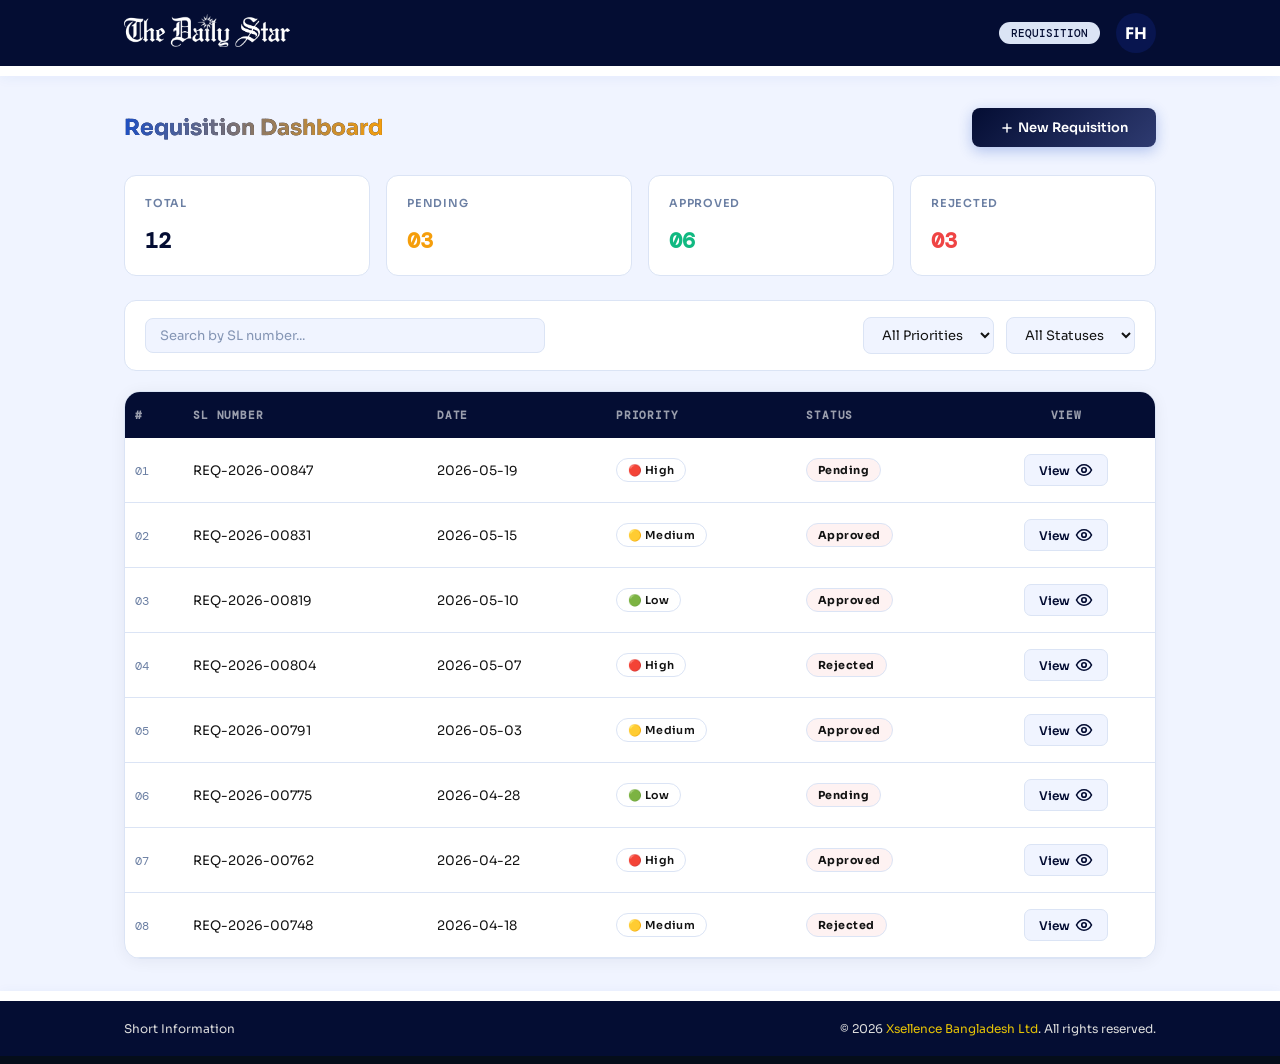
==== dashboard.html @ 8677cbda "dashboard page" ====
<!DOCTYPE html>
<html lang="en">

    <head>
        <meta charset="UTF-8">
        <meta name="viewport" content="width=device-width, initial-scale=1.0">
        <title>Dashboard</title>
        <link
            href="https://fonts.googleapis.com/css2?family=Sora:wght@300;400;600;700&family=DM+Mono:wght@400;500&display=swap"
            rel="stylesheet">
        <link rel="stylesheet" href="style.css">
    </head>

    <body>



        <!--==================  Portal Header Here  ====================-->
        <header class="nav">
            <div class="container">
                <div class="header-wrap">
                    <!-- <div class="nav-logo">THE DAILY STAR</div> -->
                    <div class="logo"><img src="/Daily_Star_logo.png" alt="logo">
                    </div>
                    <div class="nav-right">
                        <span class="nav-badge">REQUISITION</span>


                        <!-- Profile Dropdown Here -->
                        <div class="profile-dropdown">
                            <div class="avater-name">FH</div>

                            <!-- Dropdown -->
                            <div class="profile-menu">
                                <div class="profile-info">
                                    <div class="profile-img">
                                        <img src="https://lh3.googleusercontent.com/a/ACg8ocLiFW0fYS0vL3mAnqt2sQMgamQjc5RYvbjADXkbHQHgW0VXriJi=s192-c-mo"
                                            alt="user">
                                    </div>
                                    <div class="profile-text">
                                        <h4>Fahim Hasan</h4>
                                        <p style="margin-top: 4px;">fahim@email.com</p>
                                    </div>
                                </div>

                                <!-- Logout butotn here -->
                                <a href="#" class="logout-btn">Logout <svg xmlns="http://www.w3.org/2000/svg" width="16"
                                        height="16" viewBox="0 0 24 24" fill="none" stroke="currentColor"
                                        stroke-width="2" stroke-linecap="round" stroke-linejoin="round">

                                        <path d="M9 21H5a2 2 0 0 1-2-2V5a2 2 0 0 1 2-2h4" />
                                        <polyline points="16 17 21 12 16 7" />
                                        <line x1="21" y1="12" x2="9" y2="12" />
                                    </svg>
                                </a>
                            </div>
                        </div>
                    </div>
                </div>
            </div>
        </header>



        <!--====================||  MAIN CONTENT  ||=================-->
        <main class="main">
            <div class="container">
                <div class="page-header">
                    <!-- page header here -->
                    <h1 class="page-title"> <span> Requisition Dashboard</span></h1>
                    <div>
                        <a href="index.html" class="new-req-btn btn btn-primary">
                            <svg width="14" height="14" viewBox="0 0 24 24" fill="none" stroke="currentColor"
                                stroke-width="2.5" stroke-linecap="round" stroke-linejoin="round">
                                <line x1="12" y1="5" x2="12" y2="19"></line>
                                <line x1="5" y1="12" x2="19" y2="12"></line>
                            </svg>
                            New Requisition
                        </a>
                    </div>
                </div>

                <div class="summary-bar" id="summaryBar">
                    <div class="summary-item">
                        <div class="summary-label">Total</div>
                        <div class="summary-value">12</div>
                    </div>
                    <div class="summary-item s-pending">
                        <div class="summary-label">Pending</div>
                        <div class="summary-value">03</div>
                    </div>
                    <div class="summary-item s-approved">
                        <div class="summary-label">Approved</div>
                        <div class="summary-value">06</div>
                    </div>
                    <div class="summary-item s-rejected">
                        <div class="summary-label">Rejected</div>
                        <div class="summary-value">03</div>
                    </div>
                </div>

                <!--==================||  User Information Here  ||====================-->
                <!-- <div class="user-card">
                    <div class="user-avatar">
                        <img src="https://lh3.googleusercontent.com/a/ACg8ocLiFW0fYS0vL3mAnqt2sQMgamQjc5RYvbjADXkbHQHgW0VXriJi=s192-c-mo"
                            alt="user">
                    </div>
                    <div class="user-details">
                        <div class="user-field"><label>Full Name</label>
                            <div class="value">Fahim Hossain</div>
                        </div>
                        <div class="user-field"><label>Designation</label>
                            <div class="value">Jr. Developer</div>
                        </div>
                        <div class="user-field"><label>Department</label>
                            <div class="value">Operations</div>
                        </div>
                        <div class="user-field"><label>HR ID</label>
                            <div class="value id">HR-2024-0142</div>
                        </div>
                    </div>
                </div> -->

                <!--==================||   Filter Header Here  ||====================-->
                <div class="filter-bar">
                    <input type="text" id="searchInput" placeholder="Search by SL number...">
                    <div class="filter-right">
                        <select id="priorityFilter">
                            <option value="">All Priorities</option>
                            <option value="High">High</option>
                            <option value="Medium">Medium</option>
                            <option value="Low">Low</option>
                        </select>
                        <select id="statusFilter">
                            <option value="">All Statuses</option>
                            <option value="Pending">Pending</option>
                            <option value="Approved">Approved</option>
                            <option value="Rejected">Rejected</option>
                        </select>
                    </div>
                </div>

                <!--==================||  Requisition History Table  Here  ||====================-->
                <div class="table-card">
                    <table style="width:100%;border-collapse:collapse;">
                        <thead>
                            <tr class="table-header-row">
                                <th>#</th>
                                <th>SL Number</th>
                                <th>Date</th>
                                <th>Priority</th>
                                <th>Status</th>
                                <th style="text-align: center;">View</th>
                            </tr>
                        </thead>
                        <tbody id="tableBody">
                            <tr class="table-row">
                                <td><span
                                        style="font-family:'DM Mono',monospace;font-size:12px;color:var(--muted);">01</span>
                                </td>
                                <td><span class="sl-num">REQ-2026-00847</span></td>
                                <td><span class="req-date">2026-05-19</span></td>
                                <td><span class="badge high">🔴 High</span></td>
                                <td><span class="status-badge pending"> Pending</span></td>
                                <td style="text-align:center;">
                                    <a href="view.html?sl=REQ-2026-00847" class="view-btn">
                                        View
                                         <!-- Eye / View Icon -->
                                        <svg width="18" height="18" viewBox="0 0 24 24" fill="none"
                                            stroke="currentColor" stroke-width="2.2"
                                            stroke-linecap="round" stroke-linejoin="round">

                                            <!-- Eye Shape -->
                                            <path d="M2 12s3.5-7 10-7 10 7 10 7-3.5 7-10 7-10-7-10-7z"/>

                                            <!-- Eye Ball -->
                                            <circle cx="12" cy="12" r="3"/>
                                        </svg>
                                    </a>
                                </td>
                            </tr>

                            <tr class="table-row">
                                <td><span
                                        style="font-family:'DM Mono',monospace;font-size:12px;color:var(--muted);">02</span>
                                </td>
                                <td><span class="sl-num">REQ-2026-00831</span></td>
                                <td><span class="req-date">2026-05-15</span></td>
                                <td><span class="badge medium">🟡 Medium</span></td>
                                <td><span class="status-badge approved">Approved</span></td>
                                <td style="text-align:center;">
                                    <a href="view.html?sl=REQ-2026-00831" class="view-btn">
                                        View
                                        <svg width="18" height="18" viewBox="0 0 24 24" fill="none"
                                            stroke="currentColor" stroke-width="2.2"
                                            stroke-linecap="round" stroke-linejoin="round">

                                            <!-- Eye Shape -->
                                            <path d="M2 12s3.5-7 10-7 10 7 10 7-3.5 7-10 7-10-7-10-7z"/>

                                            <!-- Eye Ball -->
                                            <circle cx="12" cy="12" r="3"/>
                                        </svg>
                                    </a>
                                </td>
                            </tr>

                            <tr class="table-row">
                                <td><span
                                        style="font-family:'DM Mono',monospace;font-size:12px;color:var(--muted);">03</span>
                                </td>
                                <td><span class="sl-num">REQ-2026-00819</span></td>
                                <td><span class="req-date">2026-05-10</span></td>
                                <td><span class="badge low">🟢 Low</span></td>
                                <td><span class="status-badge approved"> Approved</span></td>
                                <td style="text-align:center;">
                                    <a href="view.html?sl=REQ-2026-00819" class="view-btn">
                                        View
                                        <svg width="18" height="18" viewBox="0 0 24 24" fill="none"
                                            stroke="currentColor" stroke-width="2.2"
                                            stroke-linecap="round" stroke-linejoin="round">

                                            <!-- Eye Shape -->
                                            <path d="M2 12s3.5-7 10-7 10 7 10 7-3.5 7-10 7-10-7-10-7z"/>

                                            <!-- Eye Ball -->
                                            <circle cx="12" cy="12" r="3"/>
                                        </svg>
                                    </a>
                                </td>
                            </tr>

                            <tr class="table-row">
                                <td><span
                                        style="font-family:'DM Mono',monospace;font-size:12px;color:var(--muted);">04</span>
                                </td>
                                <td><span class="sl-num">REQ-2026-00804</span></td>
                                <td><span class="req-date">2026-05-07</span></td>
                                <td><span class="badge high">🔴 High</span></td>
                                <td><span class="status-badge rejected"> Rejected</span></td>
                                <td style="text-align:center;">
                                    <a href="view.html?sl=REQ-2026-00804" class="view-btn">
                                        View
                                        <svg width="18" height="18" viewBox="0 0 24 24" fill="none"
                                            stroke="currentColor" stroke-width="2.2"
                                            stroke-linecap="round" stroke-linejoin="round">

                                            <!-- Eye Shape -->
                                            <path d="M2 12s3.5-7 10-7 10 7 10 7-3.5 7-10 7-10-7-10-7z"/>

                                            <!-- Eye Ball -->
                                            <circle cx="12" cy="12" r="3"/>
                                        </svg>
                                    </a>
                                </td>
                            </tr>

                            <tr class="table-row">
                                <td><span
                                        style="font-family:'DM Mono',monospace;font-size:12px;color:var(--muted);">05</span>
                                </td>
                                <td><span class="sl-num">REQ-2026-00791</span></td>
                                <td><span class="req-date">2026-05-03</span></td>
                                <td><span class="badge medium">🟡 Medium</span></td>
                                <td><span class="status-badge approved"> Approved</span></td>
                                <td style="text-align:center;">
                                    <a href="view.html?sl=REQ-2026-00791" class="view-btn">
                                        View
                                        <svg width="18" height="18" viewBox="0 0 24 24" fill="none"
                                            stroke="currentColor" stroke-width="2.2"
                                            stroke-linecap="round" stroke-linejoin="round">

                                            <!-- Eye Shape -->
                                            <path d="M2 12s3.5-7 10-7 10 7 10 7-3.5 7-10 7-10-7-10-7z"/>

                                            <!-- Eye Ball -->
                                            <circle cx="12" cy="12" r="3"/>
                                        </svg>
                                    </a>
                                </td>
                            </tr>

                            <tr class="table-row">
                                <td><span
                                        style="font-family:'DM Mono',monospace;font-size:12px;color:var(--muted);">06</span>
                                </td>
                                <td><span class="sl-num">REQ-2026-00775</span></td>
                                <td><span class="req-date">2026-04-28</span></td>
                                <td><span class="badge low">🟢 Low</span></td>
                                <td><span class="status-badge pending"> Pending</span></td>
                                <td style="text-align:center;">
                                    <a href="view.html?sl=REQ-2026-00775" class="view-btn">
                                        View
                                        <svg width="18" height="18" viewBox="0 0 24 24" fill="none"
                                            stroke="currentColor" stroke-width="2.2"
                                            stroke-linecap="round" stroke-linejoin="round">

                                            <!-- Eye Shape -->
                                            <path d="M2 12s3.5-7 10-7 10 7 10 7-3.5 7-10 7-10-7-10-7z"/>

                                            <!-- Eye Ball -->
                                            <circle cx="12" cy="12" r="3"/>
                                        </svg>
                                    </a>
                                </td>
                            </tr>

                            <tr class="table-row">
                                <td><span
                                        style="font-family:'DM Mono',monospace;font-size:12px;color:var(--muted);">07</span>
                                </td>
                                <td><span class="sl-num">REQ-2026-00762</span></td>
                                <td><span class="req-date">2026-04-22</span></td>
                                <td><span class="badge high">🔴 High</span></td>
                                <td><span class="status-badge approved"> Approved</span></td>
                                <td style="text-align:center;">
                                    <a href="view.html?sl=REQ-2026-00762" class="view-btn">
                                        View
                                        <svg width="18" height="18" viewBox="0 0 24 24" fill="none"
                                            stroke="currentColor" stroke-width="2.2"
                                            stroke-linecap="round" stroke-linejoin="round">

                                            <!-- Eye Shape -->
                                            <path d="M2 12s3.5-7 10-7 10 7 10 7-3.5 7-10 7-10-7-10-7z"/>

                                            <!-- Eye Ball -->
                                            <circle cx="12" cy="12" r="3"/>
                                        </svg>
                                    </a>
                                </td>
                            </tr>

                            <tr class="table-row">
                                <td><span
                                        style="font-family:'DM Mono',monospace;font-size:12px;color:var(--muted);">08</span>
                                </td>
                                <td><span class="sl-num">REQ-2026-00748</span></td>
                                <td><span class="req-date">2026-04-18</span></td>
                                <td><span class="badge medium">🟡 Medium</span></td>
                                <td><span class="status-badge rejected"> Rejected</span></td>
                                <td style="text-align:center;">
                                    <a href="view.html?sl=REQ-2026-00748" class="view-btn">
                                        View
                                        <svg width="18" height="18" viewBox="0 0 24 24" fill="none"
                                            stroke="currentColor" stroke-width="2.2"
                                            stroke-linecap="round" stroke-linejoin="round">

                                            <!-- Eye Shape -->
                                            <path d="M2 12s3.5-7 10-7 10 7 10 7-3.5 7-10 7-10-7-10-7z"/>

                                            <!-- Eye Ball -->
                                            <circle cx="12" cy="12" r="3"/>
                                        </svg>
                                    </a>
                                </td>
                            </tr>
                        </tbody>
                    </table>
                </div>

            </div>
        </main>


        <!--=================|| Footer Here ||==================-->
        <footer>
            <div class="container">
                <div class="footer-wrap" style="display: flex;justify-content: space-between;">
                    <p class="short-desc">Short Information</p>
                    <p class="copy-right">&copy; 2026 <a href="https://www.xsellencebdltd.com/">Xsellence Bangladesh
                            Ltd</a>. All rights
                        reserved.</p>
                </div>
            </div>
        </footer>



        <!--============ Toast Notification Container ===============-->
        <div class="toast-notification" id="toastContainer">
            <!-- for success sms -->
            <!-- <div class="toast success">
                <div class="toast-icon">✔</div>
                <div class="toast-content">
                    <div class="toast-title">Task Added Successfully</div>
                    <div class="toast-message">Thank you so much</div>
                </div>
                <button class="toast-close">&times;</button>
            </div> -->

            <!-- for error sms -->
            <!-- <div class="toast error">
                <div class="toast-icon">✘</div>
                <div class="toast-content">
                    <div class="toast-title">Faild</div>
                    <div class="toast-message">Please Enter name and quantity</div>
                </div>
                <button class="toast-close">&times;</button>
            </div> -->
        </div>



        <!-- <script src="app.js"></script> -->
    </body>

</html>
---- style.css ----
:root {
    /* --color-secondary:#131313; */
    --text-primary:#131313;
    --navy: #040D33;
    --blue: #040D33;
    --sky: #091755d6;
    --accent: #f59e0b;
    --light: #f0f4ff;
    --card: #ffffff;
    --border: #dbe4f5;
    --text: #131313;
    --muted: #6b7fa3;
    --success: #10b981;
    --error: #ef4444;
    --high: #ef4444;
    --med: #f59e0b;
    --low: #10b981;
}

* {
    margin: 0;
    padding: 0;
    box-sizing: border-box;
}

.container {
    max-width: 1080px;
    margin: 0 auto;
    width: 100%;
    padding: 0 24px;
}

body {
    font-family: 'Sora', sans-serif;
    background: var(--light);
    color: var(--text);
    min-height: 100vh;
    display: flex;
    flex-direction: column;
}

/* Custom scrollbar for body */
body::-webkit-scrollbar {
    width: 12px;
    height: 12px;
}

body::-webkit-scrollbar-track {
    background: var(--card);
    box-shadow: 0 2px 12px rgba(30, 79, 194, .06);
    border-left: 1px solid var(--border);
}

body::-webkit-scrollbar-thumb {
    background: var(--text);
}

body::-webkit-scrollbar-thumb:hover {
    background: var(--navy);
}


header {
    border-bottom: 10px solid white;
    box-shadow: 0 2px 12px rgba(30, 79, 194, .06);
    background-color: white;
    background-color: var(--navy);
}

header .logo img{
    width: 166px;
}

.header-wrap {
    display: flex;
    align-items: center;
    justify-content: space-between;
    height: 66px;
    width: 100%;
}

header .nav-logo {
    color: #fff;
    font-size: 18px;
    font-weight: 700;
    letter-spacing: 1px;
}

header .nav-right {
    display: flex;
    align-items: center;
    gap: 16px;
}

header .nav-badge {
    background: var(--border);
    color: var(--navy);
    font-size: 11px;
    padding: 4px 12px;
    border-radius: 20px;
    font-family: 'DM Mono', monospace;
    font-weight: 500;
}

header .avater-name {
    width: 40px;
    height: 40px;
    border-radius: 50%;
    background: var(--sky);
    display: flex;
    align-items: center;
    justify-content: center;
    font-weight: 700;
    color: white;
}

/* MAIN */
.main {
    padding: 32px 0;
    overflow-y: auto;
}

.page-header {
    display: flex;
    align-items: center;
    justify-content: space-between;
    margin-bottom: 28px;
}


/*============== Page Title  ============= */
.page-title {
    font-size: 22px;
    font-weight: 700;
    position: relative;
    display: inline-block;
    background: linear-gradient(90deg, #1a2744, #030924, #051149, #1e4fc2, #1a2744);
    background-size: 200% auto;
    -webkit-background-clip: text;
    background-clip: text;
    color: transparent;
    animation: shine 2.5s linear infinite;
}

.page-title span {
    background: linear-gradient(90deg, #1e4fc2, #f59e0b, #1e4fc2);
    background-size: 200% auto;
    -webkit-background-clip: text;
    background-clip: text;
    color: transparent;
    animation: shine 2.5s linear infinite;
}



@keyframes shine {
    0% {
        background-position: 0% center;
    }

    100% {
        background-position: 200% center;
    }
}
.profile-dropdown {
    position: relative;
    cursor: pointer;
}

/* Avatar */
.avater-name {
    width: 40px;
    height: 40px;
    background: var(--primary);
    color: #fff;
    display: flex;
    align-items: center;
    justify-content: center;
    border-radius: 50%;
    font-weight: 600;
}

/* Dropdown box */
.profile-menu {
    position: absolute;
    top: 120%;
    right: 0;
    width: 220px;
    background: #fff;
    border-radius: 10px;
    box-shadow: 0 8px 20px rgba(0,0,0,0.08);
    padding: 15px;
    opacity: 0;
    visibility: hidden;
    transform: translateY(10px);
    transition: .2s ease;
    z-index: 100;
}

/* Show on hover */
.profile-dropdown:hover .profile-menu {
    opacity: 1;
    visibility: visible;
    transform: translateY(0);
}

/* Profile info */
.profile-info {
    display: flex;
    gap: 16px;
    margin-bottom: 10px;
}

.profile-img {
    width: 42px;
    height: 42px;
    background: var(--primary);
    color: #fff;
    display: flex;
    align-items: center;
    justify-content: center;
    border-radius: 50%;
}
.profile-img img{
    width: 100%;
    height: 100%;
    border-radius: 6px;
}

.profile-text h4 {
    font-size: 14px;
    margin: 0;
}

.profile-text p {
    font-size: 12px;
    color: #777;
    margin: 0;
}
/* Logout button */
.logout-btn {
    width: 100%;
    padding: 10px;
    border: none;
    background: var(--light);
    border-radius: 6px;
    cursor: pointer;
    transition: .2s;
    font-weight: 600;
    margin-top: 12px;
    display: flex;
    align-items: center;
    gap: 12px;
    justify-content: center;
    font-size: 13px;
    color: var(--text-primary) !important;
}

.logout-btn:hover {
    background: var(--border);
}


/*================= USER INFO CARD ===============*/
.user-card {
    background: var(--card);
    border-radius: 14px;
    padding: 24px;
    margin-bottom: 24px;
    border: 1px solid var(--sky);
    display: flex;
    align-items: center;
    gap: 24px;
    box-shadow: 0 2px 12px rgba(30, 79, 194, .06);
}

.user-avatar {
    width: 68px;
    height: 72px;
    display: flex;
    align-items: center;
    justify-content: center;
    flex-shrink: 0;
    font-size: 12px;
    border-radius: 8px;
    border: 4px solid var(--border);
}

.user-avatar img {
    width: 100%;
    height: 100%;
    border-radius: 6px;
}

.user-details {
    flex: 1;
    display: grid;
    grid-template-columns: repeat(4, 1fr);
    gap: 16px;
}

.user-field:not(:last-child) {
    border-right: 1.5px solid var(--border);
}

.user-field label {
    font-size: 12px;
    color: var(--muted);
    text-transform: uppercase;
    letter-spacing: 1px;
    display: block;
    margin-bottom: 4px;
}

.user-field .value {
    font-size: 15px;
    font-weight: 600;
    color: var(--text);
    margin-top: 8px;
}

.user-field .value.id {
    font-family: 'DM Mono', monospace;
    color: var(--blue);
}

/*===============  FORM CARD  ===============*/
.form-card {
    background: var(--card);
    border-radius: 14px;
    padding: 28px;
    border: 1px solid var(--sky);
    box-shadow: 0 2px 12px rgba(30, 79, 194, .06);
}

.form-top {
    display: grid;
    grid-template-columns: 1fr 1fr 1fr;
    gap: 20px;
    margin-bottom: 24px;
    padding-bottom: 24px;
    border-bottom: 1px solid var(--border);
}

.field-group {
    display: flex;
    flex-direction: column;
    gap: 6px;
}

.field-group label {
    font-size: 11px;
    font-weight: 600;
    color: var(--muted);
    text-transform: uppercase;
    letter-spacing: .8px;
}

.field-group input,
.field-group select,
.field-group textarea {
    border: 1.5px solid var(--border);
    border-radius: 8px;
    padding: 10px 14px;
    font-family: 'Sora', sans-serif;
    font-size: 13px;
    color: var(--text);
    background: #fafcff;
    outline: none;
    transition: .2s;
}

.field-group input:focus,
.field-group select:focus,
.field-group textarea:focus {
    border-color: var(--sky);
    background: #fff;
    box-shadow: 0 0 0 3px rgba(59, 130, 246, .1);
}

input::placeholder,
textarea::placeholder {
    color: var(--muted) !important;
    opacity: .8;
}

.field-group input[readonly] {
    background: var(--light);
    color: var(--blue);
    font-family: 'DM Mono', monospace;
    font-weight: 500;
}

/*============= PRIORITY ==========*/
.priority-group {
    display: flex;
    gap: 10px;
}
.priority-btn {
    flex: 1;
    padding: 9px;
    border: 1.5px solid var(--primary);
    border-radius: 8px;
    cursor: pointer;
    font-family: 'Sora', sans-serif;
    font-size: 12px;
    font-weight: 600;
    text-align: center;
    transition: .2s;
    background: #fafcff;
    color: var(--navy);
    border: 1px solid var(--border);
}

/* hover + active same for all */
.priority-btn:hover,
.priority-btn.active {
    background: var(--navy);
    color: #fff;
}

/* PRODUCT TABLE */
.section-title {
    font-size: 14px;
    font-weight: 700;
    margin-bottom: 16px;
    color: var(--text);
    display: flex;
    align-items: center;
    gap: 8px;
}


/*============== Product Table ============*/
.product-table {
    width: 100%;
    border-collapse: collapse;
}

.product-table th {
    background: var(--light);
    font-size: 11px;
    text-transform: uppercase;
    letter-spacing: .8px;
    color: var(--muted);
    padding: 10px 14px;
    text-align: left;
    font-weight: 600;
}

.product-table td {
    padding: 10px 14px;
    border-bottom: 1px solid var(--border);
}

.product-table tr:last-child td {
    border-bottom: none;
}

.product-table select,
.product-table input {
    border: 1.5px solid var(--border);
    border-radius: 6px;
    padding: 7px 10px;
    font-family: 'Sora', sans-serif;
    font-size: 12px;
    color: var(--text);
    width: 100%;
    outline: none;
    transition: .2s;
    background: #fafcff;
}

.product-table select:focus,
.product-table input:focus {
    border-color: var(--sky);
    background: #fff;
}

.add-row-btn {
    margin-top: 14px;
    background: none;
    border: 1.5px dashed var(--blue);
    color: var(--blue);
    padding: 8px 20px;
    border-radius: 8px;
    font-family: 'Sora', sans-serif;
    font-size: 12px;
    font-weight: 600;
    cursor: pointer;
    transition: .2s;
}

.add-row-btn:hover {
    background: var(--blue);
    color: #fff;
}

/* FOOTER ACTIONS */
.form-actions {
    display: flex;
    gap: 12px;
    justify-content: flex-end;
    margin-top: 24px;
    padding-top: 20px;
    border-top: 1px solid var(--border);
}

.btn {
    padding: 11px 28px;
    border-radius: 8px;
    font-family: 'Sora', sans-serif;
    font-size: 13px;
    font-weight: 600;
    cursor: pointer;
    transition: .2s;
    border: none;
    display: flex;
    align-items: center;
    gap: 4px;
}

.btn-outline {
    background: none;
    border: 1.5px solid var(--border);
    color: var(--muted);
}

.btn-outline:hover {
    border-color: var(--blue);
    color: var(--blue);
}

.btn-primary {
    background: linear-gradient(135deg, var(--blue), var(--sky));
    /* background: var(--navy); */
    color: #fff;
    box-shadow: 0 4px 14px rgba(30, 79, 194, .3);
}

.btn-primary:hover {
    transform: translateY(-1px);
    box-shadow: 0 6px 20px rgba(30, 79, 194, .4);
}

/* For submit button  */
.btn-primary:hover svg {
    animation: slideRotate 0.8s ease infinite;
}

.btn-primary svg {
    /* transform: rotate(40deg); */
    transition: 2.1s ease;
}

@keyframes slideRotate {
    0% {
        transform: translateX(0) rotate(40deg);
    }

    50% {
        transform: translateX(8px) rotate(40deg);
    }

    100% {
        transform: translateX(0) rotate(40deg);
    }
}

.sl-badge {
    /* background: var(--navy); */
    font-family: 'DM Mono', monospace;
    font-size: 13px;
    font-weight: 500;
    padding: 10px 14px;
    border-radius: 8px;
    border: 1.5px solid var(--border);
    background: var(--light);
}

/*===========  Toast Style Here  ========= */
.toast-notification {
    position: fixed;
    top: 80px;
    right: 20px;
    z-index: 12;
    animation: slideIn 0.3s ease;
}

.toast {
    background: white;
    border-radius: 12px;
    padding: 16px 20px;
    margin-bottom: 12px;
    box-shadow: 0 10px 40px rgba(0, 0, 0, 0.12);
    display: flex;
    align-items: center;
    gap: 12px;
    min-width: 320px;
    max-width: 400px;
    border-left: 6px solid;
    border-right: 6px solid;
    animation: slideIn 0.3s ease;
}

.toast.success {
    border-color: var(--success);
}

.toast.error {
    border-color: var(--error);
}

.toast-icon {
    font-size: 22px;
    color: var(--error);
}

.toast.toast.success .toast-icon {
    color: var(--success);
}

.toast-content {
    flex: 1;
}

.toast-title {
    font-weight: 700;
    font-size: 14px;
    margin-bottom: 4px;
}

.toast-message {
    font-size: 12px;
    color: var(--muted);
}

.toast-close {
    background: none;
    border: none;
    font-size: 18px;
    cursor: pointer;
    color: var(--muted);
    padding: 0 4px;
}

.toast-close:hover {
    color: var(--text);
}

@keyframes slideIn {
    from {
        transform: translateX(100%);
        opacity: 0;
    }

    to {
        transform: translateX(0);
        opacity: 1;
    }
}

@keyframes fadeOut {
    from {
        opacity: 1;
    }

    to {
        opacity: 0;
    }
}

/* Basic footer styling */
footer {
    background-color: var(--navy);
    color: #ffffff;
    padding: 20px 0;
    text-align: center;
    width: 100%;
    margin-top: auto;
    border-bottom: 8px solid #060e1afb;
    border-top: 8px solid #091222fb;
}

footer {
    border-top: 10px solid white;
    box-shadow: 0 2px 12px rgba(30, 79, 194, .06);
}

a {
    text-decoration: none;
    font-family: inherit;
}

.footer-wrap p {
    margin: 0;
    font-size: 12px;
    color: #ddd;
}

.footer-wrap p a {
    color: gold;
    opacity: .9;
    font-size: 12px;
}

.footer-wrap p:hover {
    color: #ffffff;
    transition: color 0.3s ease;
}



/* History Page  */
.summary-bar {
    display: grid;
    grid-template-columns: repeat(4,1fr);
    gap: 16px;
    margin: 24px 0;
}

.summary-item {
    background: var(--card);
    border: 1px solid var(--border);
    border-radius: 12px;
    padding: 20px 20px;
    flex: 1;
    min-width: 130px;
    display: flex;
    flex-direction: column;
    gap: 4px;
    /* box-shadow: 0 2px 10px rgba(0,0,0,0.085); */
}
.summary-value {
    font-size: 22px;
    font-weight: 700;
    color: var(--navy);
    font-family: 'DM Mono', monospace;
    margin-top: 12px;
}
.summary-label {
    font-size: 11px;
    font-weight: 600;
    color: var(--muted);
    text-transform: uppercase;
    letter-spacing: .07em;
}
.summary-item.s-pending .summary-value {
    color:var(--accent) ;
}
.summary-item.s-approved .summary-value {
    color: var(--success);
}
.summary-item.s-rejected .summary-value {
    color: var(--error);
}


/* Filter Header */
.filter-bar {
    background: var(--card);
    border: 1px solid var(--border);
    border-radius: 12px;
    padding: 16px 20px;
    display: flex;
    align-items: center;
    justify-content: space-between;
    gap: 14px;
    margin-bottom: 20px;
    flex-wrap: wrap;
}
.filter-bar input[type="text"] {
    flex: 1;
    min-width: 180px;
    max-width: 400px;
    border: 1px solid var(--border);
    border-radius: 8px;
    padding: 8px 14px;
    font-family: 'Sora', sans-serif;
    font-size: 13px;
    color: var(--text);
    background: var(--light);
    outline: none;
    transition: border .2s;
}
.filter-bar select {
    border: 1px solid var(--border);
    border-radius: 8px;
    padding: 8px 14px;
    font-family: 'Sora', sans-serif;
    font-size: 13px;
    color: var(--text);
    background: var(--light);
    outline: none;
    cursor: pointer;
}

.filter-bar .filter-right{
    display: flex;
    align-items: center;
    gap: 12px;
}


.table-card {
    background: var(--card);
    border: 1px solid var(--border);
    border-radius: 16px;
    overflow: hidden;
    box-shadow: 0 2px 16px rgba(4,13,51,0.06);
}
table{border-collapse: collapse;}
.table-header-row {
    background: var(--navy);
    align-items: center;
    padding: 0 20px;
}
.table-header-row th {
    padding: 16px 10px;
    font-size: 11px;
    font-weight: 600;
    letter-spacing: .08em;
    text-transform: uppercase;
    color: rgba(255,255,255,0.6);
    font-family: 'DM Mono', monospace;
    text-align: left;
    border: none;
    background: none;
}
.table-row td {
    padding: 16px 10px;
    font-size: 13px;
    color: var(--text);
    border: none;
}
tbody .table-row {
    border-bottom: 1px solid var(--border);
    cursor: default;
}
.table-card .badge {
    display: inline-flex;
    align-items: center;
    gap: 5px;
    padding: 4px 11px;
    border-radius: 20px;
    font-size: 11px;
    font-weight: 600;
    letter-spacing: .04em;
    border: 1px solid var(--border);
}
.table-card .status-badge {
    display: inline-flex;
    align-items: center;
    gap: 5px;
    padding: 4px 11px;
    border-radius: 20px;
    font-size: 11px;
    font-weight: 700;
    letter-spacing: .04em;
    /* font-family: 'DM Mono', monospace; */
     background: #fef2f2;
    border: 1px solid var(--border);
}

.table-card .view-btn {
    display: inline-flex;
    align-items: center;
    justify-content: center;
    gap: 5px;
    background: var(--light);
    border: 1px solid var(--border);
    color: var(--navy);
    padding: 6px 14px;
    border-radius: 7px;
    font-size: 12px;
    font-weight: 600;
    text-decoration: none;
    transition: all .18s;
    font-family: 'Sora', sans-serif;
}
.table-card .view-btn:hover{
    background: var(--navy);
    color: var(--card);
}


/*================|| For Mobile Responsive  ||==================*/
@media(max-width:767px) {
    .page-title {
        font-size: 18px;
        font-weight: 700;
    }

    .container {
        padding: 0 16px;
    }

    .user-details {
        grid-template-columns: repeat(2, 1fr);
    }

    .user-card {
        padding: 16px;
        gap: 20px;
    }

    .user-field .value {
        font-size: 12px;
    }

    .form-top {
        grid-template-columns: 1fr;
    }

    .form-card {
        padding: 16px;
    }

    .sl-badge {
        font-size: 12px;
    }

    .field-group input[readonly] {
        font-size: 12px;
    }

    .priority-btn {
        padding: 8px;
        font-size: 10px;
    }

    .product-table {
        display: block;
        overflow-x: auto;
        white-space: nowrap;
        -webkit-overflow-scrolling: touch;
    }

    .product-table thead {
        display: table-header-group;
    }

    .product-table tbody {
        display: table-row-group;
    }

    .product-table tr {
        display: table-row;
    }

    .product-table th,
    .product-table td {
        display: table-cell;
        white-space: nowrap;
    }

    .product-table th {
        min-width: 60px;
    }

    .product-table select,
    .product-table input {
        border: 1.5px solid var(--border);
        border-radius: 6px;
        padding: 7px 10px;
        font-family: 'Sora', sans-serif;
        font-size: 12px;
        color: var(--text);
        width: 100%;
        outline: none;
        transition: .2s;
        background: #fafcff;
        min-width: 150px;
    }

    /* Override for number input only */
    .product-table input[type="number"] {
        min-width: auto;
        width: 40px;
    }

    .user-field:nth-child(2) {
    border-right: 0;
}
    footer .short-desc {
        display: none;
    }

    footer .copy-right {
        text-align: center;
        width: 100%;
    }

    .toast-notification {
        top: 68px;
        right: 16px;
    }

    .toast {
        padding: 16px 16px;
        margin-bottom: 12px;
        box-shadow: 0 10px 40px rgba(0, 0, 0, 0.12);
        display: flex;
        align-items: center;
        gap: 12px;
        min-width: 320px;
        max-width: 320px;
    }
}
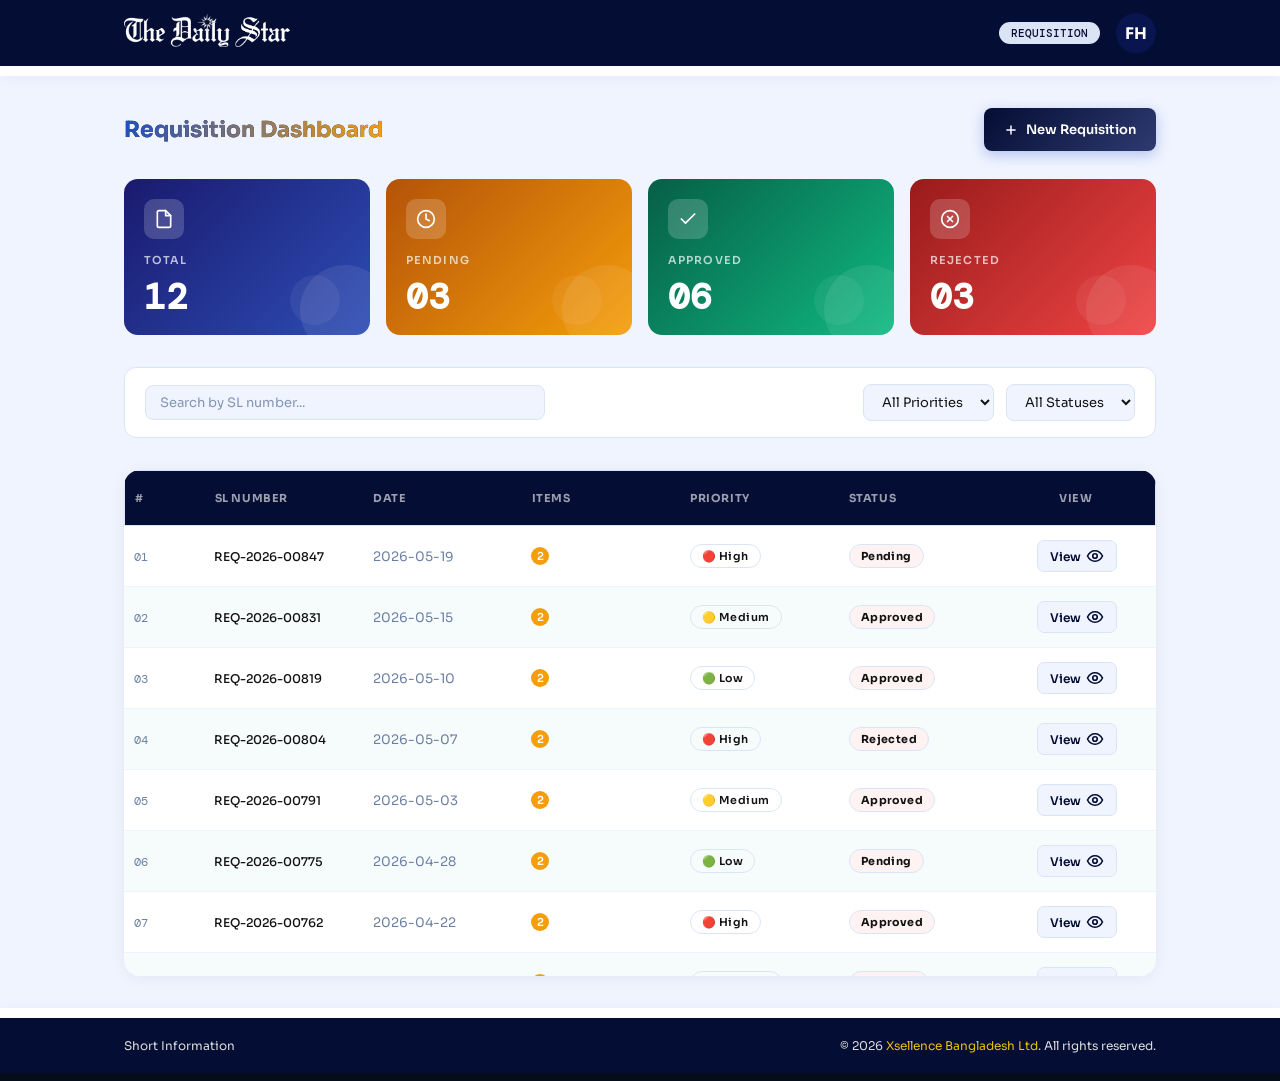
==== commit 2a9cefd0: "details page added" ====
--- a/dashboard.html
+++ b/dashboard.html
@@ -80,22 +80,46 @@
                     </div>
                 </div>
 
-                <div class="summary-bar" id="summaryBar">
-                    <div class="summary-item">
-                        <div class="summary-label">Total</div>
-                        <div class="summary-value">12</div>
-                    </div>
-                    <div class="summary-item s-pending">
-                        <div class="summary-label">Pending</div>
-                        <div class="summary-value">03</div>
-                    </div>
-                    <div class="summary-item s-approved">
-                        <div class="summary-label">Approved</div>
-                        <div class="summary-value">06</div>
-                    </div>
-                    <div class="summary-item s-rejected">
-                        <div class="summary-label">Rejected</div>
-                        <div class="summary-value">03</div>
+                <div class="summary-grid" id="summaryGrid">
+                    <div class="s-card total">
+                        <div class="s-icon"><svg width="20" height="20" viewBox="0 0 24 24" fill="none" stroke="white"
+                                stroke-width="2" stroke-linecap="round" stroke-linejoin="round">
+                                <path d="M14 2H6a2 2 0 0 0-2 2v16a2 2 0 0 0 2 2h12a2 2 0 0 0 2-2V8z"></path>
+                                <polyline points="14 2 14 8 20 8"></polyline>
+                            </svg></div>
+                        <div class="s-label">Total</div>
+                        <div class="s-value">12</div>
+                        <div class="s-sub">All requisitions</div>
+                    </div>
+                    <div class="s-card pending">
+                        <div class="s-icon"><svg width="20" height="20" viewBox="0 0 24 24" fill="none" stroke="white"
+                                stroke-width="2" stroke-linecap="round" stroke-linejoin="round">
+                                <circle cx="12" cy="12" r="10"></circle>
+                                <polyline points="12 6 12 12 16 14"></polyline>
+                            </svg></div>
+                        <div class="s-label">Pending</div>
+                        <div class="s-value">03</div>
+                        <div class="s-sub">Awaiting review</div>
+                    </div>
+                    <div class="s-card approved">
+                        <div class="s-icon"><svg width="20" height="20" viewBox="0 0 24 24" fill="none" stroke="white"
+                                stroke-width="2" stroke-linecap="round" stroke-linejoin="round">
+                                <polyline points="20 6 9 17 4 12"></polyline>
+                            </svg></div>
+                        <div class="s-label">Approved</div>
+                        <div class="s-value">06</div>
+                        <div class="s-sub">Ready to dispatch</div>
+                    </div>
+                    <div class="s-card rejected">
+                        <div class="s-icon"><svg width="20" height="20" viewBox="0 0 24 24" fill="none" stroke="white"
+                                stroke-width="2" stroke-linecap="round" stroke-linejoin="round">
+                                <circle cx="12" cy="12" r="10"></circle>
+                                <line x1="15" y1="9" x2="9" y2="15"></line>
+                                <line x1="9" y1="9" x2="15" y2="15"></line>
+                            </svg></div>
+                        <div class="s-label">Rejected</div>
+                        <div class="s-value">03</div>
+                        <div class="s-sub">Not processed</div>
                     </div>
                 </div>
 
@@ -145,9 +169,10 @@
                     <table style="width:100%;border-collapse:collapse;">
                         <thead>
                             <tr class="table-header-row">
-                                <th>#</th>
+                                <th class="sl-th">#</th>
                                 <th>SL Number</th>
                                 <th>Date</th>
+                                <th>Items</th>
                                 <th>Priority</th>
                                 <th>Status</th>
                                 <th style="text-align: center;">View</th>
@@ -155,201 +180,284 @@
                         </thead>
                         <tbody id="tableBody">
                             <tr class="table-row">
-                                <td><span
+                                <td class="sl-th"><span
                                         style="font-family:'DM Mono',monospace;font-size:12px;color:var(--muted);">01</span>
                                 </td>
                                 <td><span class="sl-num">REQ-2026-00847</span></td>
                                 <td><span class="req-date">2026-05-19</span></td>
+                                <td> <span class="items">2</span></td>
                                 <td><span class="badge high">🔴 High</span></td>
                                 <td><span class="status-badge pending"> Pending</span></td>
                                 <td style="text-align:center;">
                                     <a href="view.html?sl=REQ-2026-00847" class="view-btn">
                                         View
-                                         <!-- Eye / View Icon -->
-                                        <svg width="18" height="18" viewBox="0 0 24 24" fill="none"
-                                            stroke="currentColor" stroke-width="2.2"
-                                            stroke-linecap="round" stroke-linejoin="round">
-
-                                            <!-- Eye Shape -->
-                                            <path d="M2 12s3.5-7 10-7 10 7 10 7-3.5 7-10 7-10-7-10-7z"/>
-
-                                            <!-- Eye Ball -->
-                                            <circle cx="12" cy="12" r="3"/>
-                                        </svg>
-                                    </a>
-                                </td>
-                            </tr>
-
-                            <tr class="table-row">
-                                <td><span
+                                        <!-- Eye / View Icon -->
+                                        <svg width="18" height="18" viewBox="0 0 24 24" fill="none"
+                                            stroke="currentColor" stroke-width="2.2" stroke-linecap="round"
+                                            stroke-linejoin="round">
+
+                                            <!-- Eye Shape -->
+                                            <path d="M2 12s3.5-7 10-7 10 7 10 7-3.5 7-10 7-10-7-10-7z" />
+
+                                            <!-- Eye Ball -->
+                                            <circle cx="12" cy="12" r="3" />
+                                        </svg>
+                                    </a>
+                                </td>
+                            </tr>
+
+                            <tr class="table-row">
+                                <td class="sl-th"><span
                                         style="font-family:'DM Mono',monospace;font-size:12px;color:var(--muted);">02</span>
                                 </td>
                                 <td><span class="sl-num">REQ-2026-00831</span></td>
                                 <td><span class="req-date">2026-05-15</span></td>
+                                <td> <span class="items">2</span></td>
                                 <td><span class="badge medium">🟡 Medium</span></td>
                                 <td><span class="status-badge approved">Approved</span></td>
                                 <td style="text-align:center;">
                                     <a href="view.html?sl=REQ-2026-00831" class="view-btn">
                                         View
                                         <svg width="18" height="18" viewBox="0 0 24 24" fill="none"
-                                            stroke="currentColor" stroke-width="2.2"
-                                            stroke-linecap="round" stroke-linejoin="round">
-
-                                            <!-- Eye Shape -->
-                                            <path d="M2 12s3.5-7 10-7 10 7 10 7-3.5 7-10 7-10-7-10-7z"/>
-
-                                            <!-- Eye Ball -->
-                                            <circle cx="12" cy="12" r="3"/>
-                                        </svg>
-                                    </a>
-                                </td>
-                            </tr>
-
-                            <tr class="table-row">
-                                <td><span
+                                            stroke="currentColor" stroke-width="2.2" stroke-linecap="round"
+                                            stroke-linejoin="round">
+
+                                            <!-- Eye Shape -->
+                                            <path d="M2 12s3.5-7 10-7 10 7 10 7-3.5 7-10 7-10-7-10-7z" />
+
+                                            <!-- Eye Ball -->
+                                            <circle cx="12" cy="12" r="3" />
+                                        </svg>
+                                    </a>
+                                </td>
+                            </tr>
+
+                            <tr class="table-row">
+                                <td class="sl-th"><span
                                         style="font-family:'DM Mono',monospace;font-size:12px;color:var(--muted);">03</span>
                                 </td>
                                 <td><span class="sl-num">REQ-2026-00819</span></td>
                                 <td><span class="req-date">2026-05-10</span></td>
+                                <td> <span class="items">2</span></td>
                                 <td><span class="badge low">🟢 Low</span></td>
                                 <td><span class="status-badge approved"> Approved</span></td>
                                 <td style="text-align:center;">
                                     <a href="view.html?sl=REQ-2026-00819" class="view-btn">
                                         View
                                         <svg width="18" height="18" viewBox="0 0 24 24" fill="none"
-                                            stroke="currentColor" stroke-width="2.2"
-                                            stroke-linecap="round" stroke-linejoin="round">
-
-                                            <!-- Eye Shape -->
-                                            <path d="M2 12s3.5-7 10-7 10 7 10 7-3.5 7-10 7-10-7-10-7z"/>
-
-                                            <!-- Eye Ball -->
-                                            <circle cx="12" cy="12" r="3"/>
-                                        </svg>
-                                    </a>
-                                </td>
-                            </tr>
-
-                            <tr class="table-row">
-                                <td><span
+                                            stroke="currentColor" stroke-width="2.2" stroke-linecap="round"
+                                            stroke-linejoin="round">
+
+                                            <!-- Eye Shape -->
+                                            <path d="M2 12s3.5-7 10-7 10 7 10 7-3.5 7-10 7-10-7-10-7z" />
+
+                                            <!-- Eye Ball -->
+                                            <circle cx="12" cy="12" r="3" />
+                                        </svg>
+                                    </a>
+                                </td>
+                            </tr>
+
+                            <tr class="table-row">
+                                <td class="sl-th"><span
                                         style="font-family:'DM Mono',monospace;font-size:12px;color:var(--muted);">04</span>
                                 </td>
                                 <td><span class="sl-num">REQ-2026-00804</span></td>
                                 <td><span class="req-date">2026-05-07</span></td>
+                                <td> <span class="items">2</span></td>
                                 <td><span class="badge high">🔴 High</span></td>
                                 <td><span class="status-badge rejected"> Rejected</span></td>
                                 <td style="text-align:center;">
                                     <a href="view.html?sl=REQ-2026-00804" class="view-btn">
                                         View
                                         <svg width="18" height="18" viewBox="0 0 24 24" fill="none"
-                                            stroke="currentColor" stroke-width="2.2"
-                                            stroke-linecap="round" stroke-linejoin="round">
-
-                                            <!-- Eye Shape -->
-                                            <path d="M2 12s3.5-7 10-7 10 7 10 7-3.5 7-10 7-10-7-10-7z"/>
-
-                                            <!-- Eye Ball -->
-                                            <circle cx="12" cy="12" r="3"/>
-                                        </svg>
-                                    </a>
-                                </td>
-                            </tr>
-
-                            <tr class="table-row">
-                                <td><span
+                                            stroke="currentColor" stroke-width="2.2" stroke-linecap="round"
+                                            stroke-linejoin="round">
+
+                                            <!-- Eye Shape -->
+                                            <path d="M2 12s3.5-7 10-7 10 7 10 7-3.5 7-10 7-10-7-10-7z" />
+
+                                            <!-- Eye Ball -->
+                                            <circle cx="12" cy="12" r="3" />
+                                        </svg>
+                                    </a>
+                                </td>
+                            </tr>
+
+                            <tr class="table-row">
+                                <td class="sl-th"><span
                                         style="font-family:'DM Mono',monospace;font-size:12px;color:var(--muted);">05</span>
                                 </td>
                                 <td><span class="sl-num">REQ-2026-00791</span></td>
                                 <td><span class="req-date">2026-05-03</span></td>
+                                <td> <span class="items">2</span></td>
                                 <td><span class="badge medium">🟡 Medium</span></td>
                                 <td><span class="status-badge approved"> Approved</span></td>
                                 <td style="text-align:center;">
                                     <a href="view.html?sl=REQ-2026-00791" class="view-btn">
                                         View
                                         <svg width="18" height="18" viewBox="0 0 24 24" fill="none"
-                                            stroke="currentColor" stroke-width="2.2"
-                                            stroke-linecap="round" stroke-linejoin="round">
-
-                                            <!-- Eye Shape -->
-                                            <path d="M2 12s3.5-7 10-7 10 7 10 7-3.5 7-10 7-10-7-10-7z"/>
-
-                                            <!-- Eye Ball -->
-                                            <circle cx="12" cy="12" r="3"/>
-                                        </svg>
-                                    </a>
-                                </td>
-                            </tr>
-
-                            <tr class="table-row">
-                                <td><span
+                                            stroke="currentColor" stroke-width="2.2" stroke-linecap="round"
+                                            stroke-linejoin="round">
+
+                                            <!-- Eye Shape -->
+                                            <path d="M2 12s3.5-7 10-7 10 7 10 7-3.5 7-10 7-10-7-10-7z" />
+
+                                            <!-- Eye Ball -->
+                                            <circle cx="12" cy="12" r="3" />
+                                        </svg>
+                                    </a>
+                                </td>
+                            </tr>
+
+                            <tr class="table-row">
+                                <td class="sl-th"><span
                                         style="font-family:'DM Mono',monospace;font-size:12px;color:var(--muted);">06</span>
                                 </td>
                                 <td><span class="sl-num">REQ-2026-00775</span></td>
                                 <td><span class="req-date">2026-04-28</span></td>
+                                <td> <span class="items">2</span></td>
                                 <td><span class="badge low">🟢 Low</span></td>
                                 <td><span class="status-badge pending"> Pending</span></td>
                                 <td style="text-align:center;">
                                     <a href="view.html?sl=REQ-2026-00775" class="view-btn">
                                         View
                                         <svg width="18" height="18" viewBox="0 0 24 24" fill="none"
-                                            stroke="currentColor" stroke-width="2.2"
-                                            stroke-linecap="round" stroke-linejoin="round">
-
-                                            <!-- Eye Shape -->
-                                            <path d="M2 12s3.5-7 10-7 10 7 10 7-3.5 7-10 7-10-7-10-7z"/>
-
-                                            <!-- Eye Ball -->
-                                            <circle cx="12" cy="12" r="3"/>
-                                        </svg>
-                                    </a>
-                                </td>
-                            </tr>
-
-                            <tr class="table-row">
-                                <td><span
+                                            stroke="currentColor" stroke-width="2.2" stroke-linecap="round"
+                                            stroke-linejoin="round">
+
+                                            <!-- Eye Shape -->
+                                            <path d="M2 12s3.5-7 10-7 10 7 10 7-3.5 7-10 7-10-7-10-7z" />
+
+                                            <!-- Eye Ball -->
+                                            <circle cx="12" cy="12" r="3" />
+                                        </svg>
+                                    </a>
+                                </td>
+                            </tr>
+
+                            <tr class="table-row">
+                                <td class="sl-th"><span
                                         style="font-family:'DM Mono',monospace;font-size:12px;color:var(--muted);">07</span>
                                 </td>
                                 <td><span class="sl-num">REQ-2026-00762</span></td>
                                 <td><span class="req-date">2026-04-22</span></td>
+                                <td> <span class="items">2</span></td>
                                 <td><span class="badge high">🔴 High</span></td>
                                 <td><span class="status-badge approved"> Approved</span></td>
                                 <td style="text-align:center;">
                                     <a href="view.html?sl=REQ-2026-00762" class="view-btn">
                                         View
                                         <svg width="18" height="18" viewBox="0 0 24 24" fill="none"
-                                            stroke="currentColor" stroke-width="2.2"
-                                            stroke-linecap="round" stroke-linejoin="round">
-
-                                            <!-- Eye Shape -->
-                                            <path d="M2 12s3.5-7 10-7 10 7 10 7-3.5 7-10 7-10-7-10-7z"/>
-
-                                            <!-- Eye Ball -->
-                                            <circle cx="12" cy="12" r="3"/>
-                                        </svg>
-                                    </a>
-                                </td>
-                            </tr>
-
-                            <tr class="table-row">
-                                <td><span
+                                            stroke="currentColor" stroke-width="2.2" stroke-linecap="round"
+                                            stroke-linejoin="round">
+
+                                            <!-- Eye Shape -->
+                                            <path d="M2 12s3.5-7 10-7 10 7 10 7-3.5 7-10 7-10-7-10-7z" />
+
+                                            <!-- Eye Ball -->
+                                            <circle cx="12" cy="12" r="3" />
+                                        </svg>
+                                    </a>
+                                </td>
+                            </tr>
+
+                            <tr class="table-row">
+                                <td class="sl-th"><span
                                         style="font-family:'DM Mono',monospace;font-size:12px;color:var(--muted);">08</span>
                                 </td>
                                 <td><span class="sl-num">REQ-2026-00748</span></td>
                                 <td><span class="req-date">2026-04-18</span></td>
+                                <td> <span class="items">2</span></td>
                                 <td><span class="badge medium">🟡 Medium</span></td>
                                 <td><span class="status-badge rejected"> Rejected</span></td>
                                 <td style="text-align:center;">
                                     <a href="view.html?sl=REQ-2026-00748" class="view-btn">
                                         View
                                         <svg width="18" height="18" viewBox="0 0 24 24" fill="none"
-                                            stroke="currentColor" stroke-width="2.2"
-                                            stroke-linecap="round" stroke-linejoin="round">
-
-                                            <!-- Eye Shape -->
-                                            <path d="M2 12s3.5-7 10-7 10 7 10 7-3.5 7-10 7-10-7-10-7z"/>
-
-                                            <!-- Eye Ball -->
-                                            <circle cx="12" cy="12" r="3"/>
+                                            stroke="currentColor" stroke-width="2.2" stroke-linecap="round"
+                                            stroke-linejoin="round">
+
+                                            <!-- Eye Shape -->
+                                            <path d="M2 12s3.5-7 10-7 10 7 10 7-3.5 7-10 7-10-7-10-7z" />
+
+                                            <!-- Eye Ball -->
+                                            <circle cx="12" cy="12" r="3" />
+                                        </svg>
+                                    </a>
+                                </td>
+                            </tr>
+                            <tr class="table-row">
+                                <td class="sl-th"><span
+                                        style="font-family:'DM Mono',monospace;font-size:12px;color:var(--muted);">08</span>
+                                </td>
+                                <td><span class="sl-num">REQ-2026-00748</span></td>
+                                <td><span class="req-date">2026-04-18</span></td>
+                                <td> <span class="items">2</span></td>
+                                <td><span class="badge medium">🟡 Medium</span></td>
+                                <td><span class="status-badge rejected"> Rejected</span></td>
+                                <td style="text-align:center;">
+                                    <a href="view.html?sl=REQ-2026-00748" class="view-btn">
+                                        View
+                                        <svg width="18" height="18" viewBox="0 0 24 24" fill="none"
+                                            stroke="currentColor" stroke-width="2.2" stroke-linecap="round"
+                                            stroke-linejoin="round">
+
+                                            <!-- Eye Shape -->
+                                            <path d="M2 12s3.5-7 10-7 10 7 10 7-3.5 7-10 7-10-7-10-7z" />
+
+                                            <!-- Eye Ball -->
+                                            <circle cx="12" cy="12" r="3" />
+                                        </svg>
+                                    </a>
+                                </td>
+                            </tr>
+                            <tr class="table-row">
+                                <td class="sl-th"><span
+                                        style="font-family:'DM Mono',monospace;font-size:12px;color:var(--muted);">08</span>
+                                </td>
+                                <td><span class="sl-num">REQ-2026-00748</span></td>
+                                <td><span class="req-date">2026-04-18</span></td>
+                                <td> <span class="items">2</span></td>
+                                <td><span class="badge medium">🟡 Medium</span></td>
+                                <td><span class="status-badge rejected"> Rejected</span></td>
+                                <td style="text-align:center;">
+                                    <a href="view.html?sl=REQ-2026-00748" class="view-btn">
+                                        View
+                                        <svg width="18" height="18" viewBox="0 0 24 24" fill="none"
+                                            stroke="currentColor" stroke-width="2.2" stroke-linecap="round"
+                                            stroke-linejoin="round">
+
+                                            <!-- Eye Shape -->
+                                            <path d="M2 12s3.5-7 10-7 10 7 10 7-3.5 7-10 7-10-7-10-7z" />
+
+                                            <!-- Eye Ball -->
+                                            <circle cx="12" cy="12" r="3" />
+                                        </svg>
+                                    </a>
+                                </td>
+                            </tr>
+                            <tr class="table-row">
+                                <td class="sl-th"><span
+                                        style="font-family:'DM Mono',monospace;font-size:12px;color:var(--muted);">08</span>
+                                </td>
+                                <td><span class="sl-num">REQ-2026-00748</span></td>
+                                <td><span class="req-date">2026-04-18</span></td>
+                                <td> <span class="items">2</span></td>
+                                <td><span class="badge medium">🟡 Medium</span></td>
+                                <td><span class="status-badge rejected"> Rejected</span></td>
+                                <td style="text-align:center;">
+                                    <a href="view.html?sl=REQ-2026-00748" class="view-btn">
+                                        View
+                                        <svg width="18" height="18" viewBox="0 0 24 24" fill="none"
+                                            stroke="currentColor" stroke-width="2.2" stroke-linecap="round"
+                                            stroke-linejoin="round">
+
+                                            <!-- Eye Shape -->
+                                            <path d="M2 12s3.5-7 10-7 10 7 10 7-3.5 7-10 7-10-7-10-7z" />
+
+                                            <!-- Eye Ball -->
+                                            <circle cx="12" cy="12" r="3" />
                                         </svg>
                                     </a>
                                 </td>
--- a/style.css
+++ b/style.css
@@ -1,6 +1,6 @@
 :root {
     /* --color-secondary:#131313; */
-    --text-primary:#131313;
+    --text-primary: #131313;
     --navy: #040D33;
     --blue: #040D33;
     --sky: #091755d6;
@@ -15,6 +15,11 @@
     --high: #ef4444;
     --med: #f59e0b;
     --low: #10b981;
+
+    --g-total: linear-gradient(135deg, #1a1a6e 0%, #2d4db5 100%);
+    --g-pending: linear-gradient(135deg, #b45309 0%, #f59e0b 100%);
+    --g-approved: linear-gradient(135deg, #065f46 0%, #10b981 100%);
+    --g-rejected: linear-gradient(135deg, #991b1b 0%, #ef4444 100%);
 }
 
 * {
@@ -41,7 +46,7 @@
 
 /* Custom scrollbar for body */
 body::-webkit-scrollbar {
-    width: 12px;
+    width: 13px;
     height: 12px;
 }
 
@@ -52,7 +57,7 @@
 }
 
 body::-webkit-scrollbar-thumb {
-    background: var(--text);
+    background: var(--navy);
 }
 
 body::-webkit-scrollbar-thumb:hover {
@@ -67,7 +72,7 @@
     background-color: var(--navy);
 }
 
-header .logo img{
+header .logo img {
     width: 166px;
 }
 
@@ -162,6 +167,7 @@
         background-position: 200% center;
     }
 }
+
 .profile-dropdown {
     position: relative;
     cursor: pointer;
@@ -188,7 +194,7 @@
     width: 220px;
     background: #fff;
     border-radius: 10px;
-    box-shadow: 0 8px 20px rgba(0,0,0,0.08);
+    box-shadow: 0 8px 20px rgba(0, 0, 0, 0.08);
     padding: 15px;
     opacity: 0;
     visibility: hidden;
@@ -221,7 +227,8 @@
     justify-content: center;
     border-radius: 50%;
 }
-.profile-img img{
+
+.profile-img img {
     width: 100%;
     height: 100%;
     border-radius: 6px;
@@ -237,6 +244,7 @@
     color: #777;
     margin: 0;
 }
+
 /* Logout button */
 .logout-btn {
     width: 100%;
@@ -396,6 +404,7 @@
     display: flex;
     gap: 10px;
 }
+
 .priority-btn {
     flex: 1;
     padding: 9px;
@@ -711,10 +720,26 @@
 
 
 
-/* History Page  */
+/*==============================||  Dashboard Page Here  ||==============================*/
+.new-req-btn.btn-primary {
+    gap: 8px;
+    padding: 13px 20px;
+}
+
+.new-req-btn svg {
+    transition: all .35s ease;
+    animation: unset !important;
+}
+
+/* Hover Animation */
+.new-req-btn:hover svg {
+    transform: rotate(180deg) scale(1.15);
+}
+
+/*=================||  Summary Card Here  ||================*/
 .summary-bar {
     display: grid;
-    grid-template-columns: repeat(4,1fr);
+    grid-template-columns: repeat(4, 1fr);
     gap: 16px;
     margin: 24px 0;
 }
@@ -731,6 +756,7 @@
     gap: 4px;
     /* box-shadow: 0 2px 10px rgba(0,0,0,0.085); */
 }
+
 .summary-value {
     font-size: 22px;
     font-weight: 700;
@@ -738,6 +764,7 @@
     font-family: 'DM Mono', monospace;
     margin-top: 12px;
 }
+
 .summary-label {
     font-size: 11px;
     font-weight: 600;
@@ -745,18 +772,145 @@
     text-transform: uppercase;
     letter-spacing: .07em;
 }
+
 .summary-item.s-pending .summary-value {
-    color:var(--accent) ;
-}
+    color: var(--accent);
+}
+
 .summary-item.s-approved .summary-value {
     color: var(--success);
 }
+
 .summary-item.s-rejected .summary-value {
     color: var(--error);
 }
 
-
-/* Filter Header */
+.summary-grid {
+    display: grid;
+    grid-template-columns: repeat(4, 1fr);
+    gap: 16px;
+    margin-bottom: 32px;
+}
+
+.s-card {
+    border-radius: 14px;
+    padding: 20px 20px;
+    position: relative;
+    overflow: hidden;
+    cursor: default;
+    transition: transform .2s, box-shadow .2s;
+    animation: fadeUp .4s both
+}
+
+.s-card:nth-child(1) {
+    animation-delay: .2s;
+}
+
+.s-card:nth-child(2) {
+    animation-delay: .3s;
+}
+
+.s-card:nth-child(3) {
+    animation-delay: .4s;
+}
+
+.s-card:nth-child(4) {
+    animation-delay: .5s;
+}
+
+@keyframes fadeUp {
+    from {
+        opacity: 0;
+        transform: translateY(14px)
+    }
+
+    to {
+        opacity: 1;
+        transform: translateY(0)
+    }
+}
+
+
+.s-card::before {
+    content: "";
+    position: absolute;
+    right: 30px;
+    bottom: 10px;
+    width: 50px;
+    height: 50px;
+    border-radius: 50%;
+    background: rgba(255, 255, 255, .06);
+}
+
+.s-card::after {
+    content: "";
+    position: absolute;
+    right: -20px;
+    bottom: -20px;
+    width: 90px;
+    height: 90px;
+    border-radius: 50%;
+    background: rgba(255, 255, 255, .08);
+    transition: .2s ease;
+}
+
+.s-card:hover::after {
+    right: 8px;
+    bottom: -12px;
+}
+
+
+
+.s-card.total {
+    background: var(--g-total);
+}
+
+.s-card.pending {
+    background: var(--g-pending);
+}
+
+.s-card.approved {
+    background: var(--g-approved);
+}
+
+.s-card.rejected {
+    background: var(--g-rejected);
+}
+
+.s-icon {
+    width: 40px;
+    height: 40px;
+    border-radius: 10px;
+    background: rgba(255, 255, 255, .18);
+    display: flex;
+    align-items: center;
+    justify-content: center;
+    margin-bottom: 14px;
+}
+
+.s-label {
+    font-size: 11px;
+    font-weight: 600;
+    letter-spacing: .1em;
+    text-transform: uppercase;
+    color: rgba(255, 255, 255, .7);
+    margin-bottom: 6px;
+}
+
+.s-value {
+    font-size: 36px;
+    font-weight: 800;
+    color: #fff;
+    font-family: 'DM Mono', monospace;
+    line-height: 1;
+    margin-top: 12px;
+}
+
+.s-sub {
+    display: none;
+}
+
+/*================||  Filter Header  ||================*/
 .filter-bar {
     background: var(--card);
     border: 1px solid var(--border);
@@ -766,9 +920,11 @@
     align-items: center;
     justify-content: space-between;
     gap: 14px;
-    margin-bottom: 20px;
+    margin-bottom: 32px;
+    margin-top: 32px;
     flex-wrap: wrap;
 }
+
 .filter-bar input[type="text"] {
     flex: 1;
     min-width: 180px;
@@ -783,6 +939,7 @@
     outline: none;
     transition: border .2s;
 }
+
 .filter-bar select {
     border: 1px solid var(--border);
     border-radius: 8px;
@@ -795,48 +952,140 @@
     cursor: pointer;
 }
 
-.filter-bar .filter-right{
+.filter-bar .filter-right {
     display: flex;
     align-items: center;
     gap: 12px;
 }
-
-
+.breadcrumb {
+    padding-bottom: 12px;
+    display: flex;
+    align-items: center;
+    flex-wrap: wrap;
+    gap: 8px;
+    font-size: 13px;
+    font-weight: 500;
+}
+.breadcrumb .active {
+    color: var(--text-primary);
+    font-weight: 600;
+}
+.breadcrumb .separator {
+    display: flex;
+    align-items: center;
+}
+
+.breadcrumb svg{width: 16px;}
+
+/*================||   History Table Here   ||===============*/
 .table-card {
     background: var(--card);
-    border: 1px solid var(--border);
+    /* border: 1px solid var(--navy); */
     border-radius: 16px;
     overflow: hidden;
-    box-shadow: 0 2px 16px rgba(4,13,51,0.06);
-}
-table{border-collapse: collapse;}
+    box-shadow: 0 2px 16px rgba(4, 13, 51, 0.06);
+}
+
+.table-card table {
+    width: 100%;
+    border-collapse: collapse;
+}
+
+.table-card thead,
+.table-card tbody tr {
+    display: table;
+    width: 100%;
+    table-layout: fixed;
+}
+
+.table-card tbody {
+    display: block;
+    max-height: 450px;
+    overflow-y: auto;
+    transition: transform .2s, box-shadow .2s;
+    animation: fadeUp 2s both
+}
+
+/* Custom scrollbar for body */
+.table-card tbody::-webkit-scrollbar {
+    width: 10px;
+    height: 12px;
+}
+
+.table-card tbody::-webkit-scrollbar-track {
+    background: var(--card);
+    box-shadow: 0 2px 12px rgba(30, 79, 194, .06);
+    border-left: 1px solid var(--border);
+}
+
+.table-card tbody::-webkit-scrollbar-thumb {
+    background: #bbbbbb89;
+    cursor: pointer;
+}
+
+.table-card tbody::-webkit-scrollbar-thumb:hover {
+    background: var(--blue);
+}
+
 .table-header-row {
-    background: var(--navy);
     align-items: center;
     padding: 0 20px;
-}
+    background-color: var(--navy);
+    border-bottom: 1px solid var(--border);
+    border: 1px solid var(--border);
+}
+
 .table-header-row th {
-    padding: 16px 10px;
+    padding: 20px 10px;
     font-size: 11px;
-    font-weight: 600;
+    font-weight: 700;
     letter-spacing: .08em;
     text-transform: uppercase;
-    color: rgba(255,255,255,0.6);
-    font-family: 'DM Mono', monospace;
     text-align: left;
     border: none;
     background: none;
-}
+    letter-spacing: .6px;
+    color: var(--border);
+        color: rgba(255, 255, 255, 0.6);
+}
+
 .table-row td {
-    padding: 16px 10px;
+    padding: 14px 10px;
     font-size: 13px;
     color: var(--text);
     border: none;
 }
+
 tbody .table-row {
-    border-bottom: 1px solid var(--border);
+    border-bottom: 1px solid #eff3ff;
     cursor: default;
 }
+
+tbody .table-row:nth-child(even) {
+    background-color: #f2fafaaa;
+}
+
+tbody .table-row:hover {
+    background-color: var(--light);
+}
+
+.table-row .items {
+    display: inline-block;
+    display: flex;
+    align-items: center;
+    justify-content: center;
+    width: 18px;
+    height: 18px;
+    /* border:2px solid var(--navy); */
+    /* background-color: var(--light); */
+    border-radius: 50%;
+    font-size: 11px;
+    line-height: 1;
+    font-weight: 600;
+    background-color: var(--accent);
+    color: white
+}
+
 .table-card .badge {
     display: inline-flex;
     align-items: center;
@@ -848,6 +1097,7 @@
     letter-spacing: .04em;
     border: 1px solid var(--border);
 }
+
 .table-card .status-badge {
     display: inline-flex;
     align-items: center;
@@ -858,8 +1108,24 @@
     font-weight: 700;
     letter-spacing: .04em;
     /* font-family: 'DM Mono', monospace; */
-     background: #fef2f2;
+    background: #fef2f2;
     border: 1px solid var(--border);
+}
+
+.table-card .req-date {
+    font-size: 13px;
+    color: var(--muted);
+}
+
+.table-card .sl-num {
+    /* font-family: 'DM Mono', monospace; */
+    font-size: 12px;
+    color: var(--text);
+    font-weight: 500;
+}
+
+.sl-th {
+    width: 80px;
 }
 
 .table-card .view-btn {
@@ -870,7 +1136,7 @@
     background: var(--light);
     border: 1px solid var(--border);
     color: var(--navy);
-    padding: 6px 14px;
+    padding: 6px 12px;
     border-radius: 7px;
     font-size: 12px;
     font-weight: 600;
@@ -878,10 +1144,239 @@
     transition: all .18s;
     font-family: 'Sora', sans-serif;
 }
-.table-card .view-btn:hover{
+
+.table-card .view-btn:hover {
+    background: var(--card);
+}
+
+.page-header .req-number{
+    display: inline-block;
+    background-color: var(--card);
+    font-weight: 600;
+    font-size: 12px;
+    padding: 8px 16px;
+    border: 2px solid var(--accent);
+    border-radius: 6px;
+}
+
+.meta-card {
+    background: var(--card);
+    border: 1px solid var(--border);
+    border-radius: 16px;
+    padding: 24px 28px;
+    margin-bottom: 20px;
+    box-shadow: 0 2px 16px rgba(4, 13, 51, 0.06);
+}
+
+.meta-grid {
+    display: grid;
+    grid-template-columns: repeat(auto-fit, minmax(180px, 1fr));
+    gap: 20px;
+}
+
+.meta-item {
+    display: flex;
+    flex-direction: column;
+    gap: 8px;
+}
+.meta-card .user-mini-img{
+    width: 64px;
+    height: 64px;
+    border-radius: 50%;
+    border-width: 5px;
+    overflow: hidden;
+    border: 5px solid var(--border);
+    flex-shrink: 0;
+}
+
+.meta-card .meta-label {
+    font-size: 11px;
+    font-weight: 600;
+    text-transform: uppercase;
+    letter-spacing: .08em;
+    color: var(--muted);
+}
+
+.meta-value {
+    font-size: 14px;
+    font-weight: 600;
+    color: var(--navy);
+}
+
+.meta-value.mono {
+    font-size: 13px;
+}
+
+/* Divider */
+.meta-divider {
+    height: 1px;
+    background: var(--border);
+    margin: 20px 0;
+}
+.meta-card .badge {
+    display: inline-block;
+    align-items: center;
+    gap: 5px;
+    padding: 5px 13px;
+    border-radius: 20px;
+    font-size: 11px;
+    font-weight: 600;
+    letter-spacing: .04em;
+    background-color: var(--light);
+    border: 1px solid var(--border);
+    text-transform: uppercase;
+}
+.meta-card .badge.status{
+    background: #fffbeb;
+    color: #d97706;
+    border: 1px solid #fde68a;
+
+}
+/* User row inside meta card */
+.user-mini {
+    display: flex;
+    align-items: center;
+    gap: 16px;
+}
+
+
+
+.meta-card .user-mini-img img {
+    width: 100%;
+    height: 100%;
+    object-fit: cover;
+}
+
+.meta-card  .user-mini-info {
+    display: flex;
+    flex-direction: column;
+    gap: 3px;
+}
+
+.meta-card .user-mini-name {
+    font-size: 15px;
+    font-weight: 700;
+    color: var(--navy);
+    margin-bottom: 2px;
+}
+
+.meta-card .user-mini-sub {
+    font-size: 13px;
+    color: var(--muted);
+}
+.meta-card .user-mini-sub.team{
+    font-size: 12px;
+}
+
+
+.products-card {
+    background: var(--card);
+    border: 1px solid var(--border);
+    border-radius: 16px;
+    overflow: hidden;
+    box-shadow: 0 2px 16px rgba(4, 13, 51, 0.06);
+    margin-bottom: 20px;
+}
+
+.prod-table thead tr {
     background: var(--navy);
-    color: var(--card);
-}
+}
+
+.prod-table tbody tr {
+    border-bottom: 1px solid var(--border);
+    transition: background .15s;
+}
+
+.prod-num {
+    font-size: 12px;
+    color: var(--muted);
+    font-weight: 600;
+}
+
+.prod-name {
+    font-weight: 600;
+    color: var(--navy);
+    font-size: 13px;
+}
+
+.prod-category {
+    font-size: 12px;
+    color: var(--muted);
+    margin-top: 6px;
+}
+
+.qty-chip {
+    background: var(--light);
+    border: 1px solid var(--border);
+    border-radius: 6px;
+    padding: 4px 8px;
+    font-size: 12px;
+    font-weight: 600;
+    color: var(--navy);
+    display: inline-block;
+}
+
+.date-val {
+    font-size: 12px;
+    color: var(--muted);
+}
+
+.remarks-val {
+    font-size: 12px;
+    color: var(--muted);
+}
+
+.prod-table td {
+    padding: 15px 16px;
+    font-size: 13px;
+    color: var(--text);
+    vertical-align: middle;
+}
+
+.prod-table {
+    width: 100%;
+    border-collapse: collapse;
+}
+
+.prod-table thead th {
+    padding: 13px 16px;
+    font-size: 11px;
+    font-weight: 600;
+    letter-spacing: .08em;
+    text-transform: uppercase;
+    color: rgba(255, 255, 255, 0.6);
+    text-align: left;
+}
+
+
+.details .section-header {
+    display: flex;
+    align-items: center;
+    justify-content: space-between;
+    margin-bottom: 14px;
+    margin-top: 32px;
+}
+
+.details .title {
+    font-size: 16px;
+    font-weight: 700;
+    text-transform: uppercase;
+    letter-spacing: .09em;
+    color: var(--navy);
+    display: flex;
+    align-items: center;
+    gap: 8px;
+}
+
+.details .title::before {
+    content: "";
+    display: block;
+    width: 3px;
+    height: 16px;
+    background: var(--accent);
+    border-radius: 2px;
+}
+
 
 
 /*================|| For Mobile Responsive  ||==================*/
@@ -980,8 +1475,9 @@
     }
 
     .user-field:nth-child(2) {
-    border-right: 0;
-}
+        border-right: 0;
+    }
+
     footer .short-desc {
         display: none;
     }
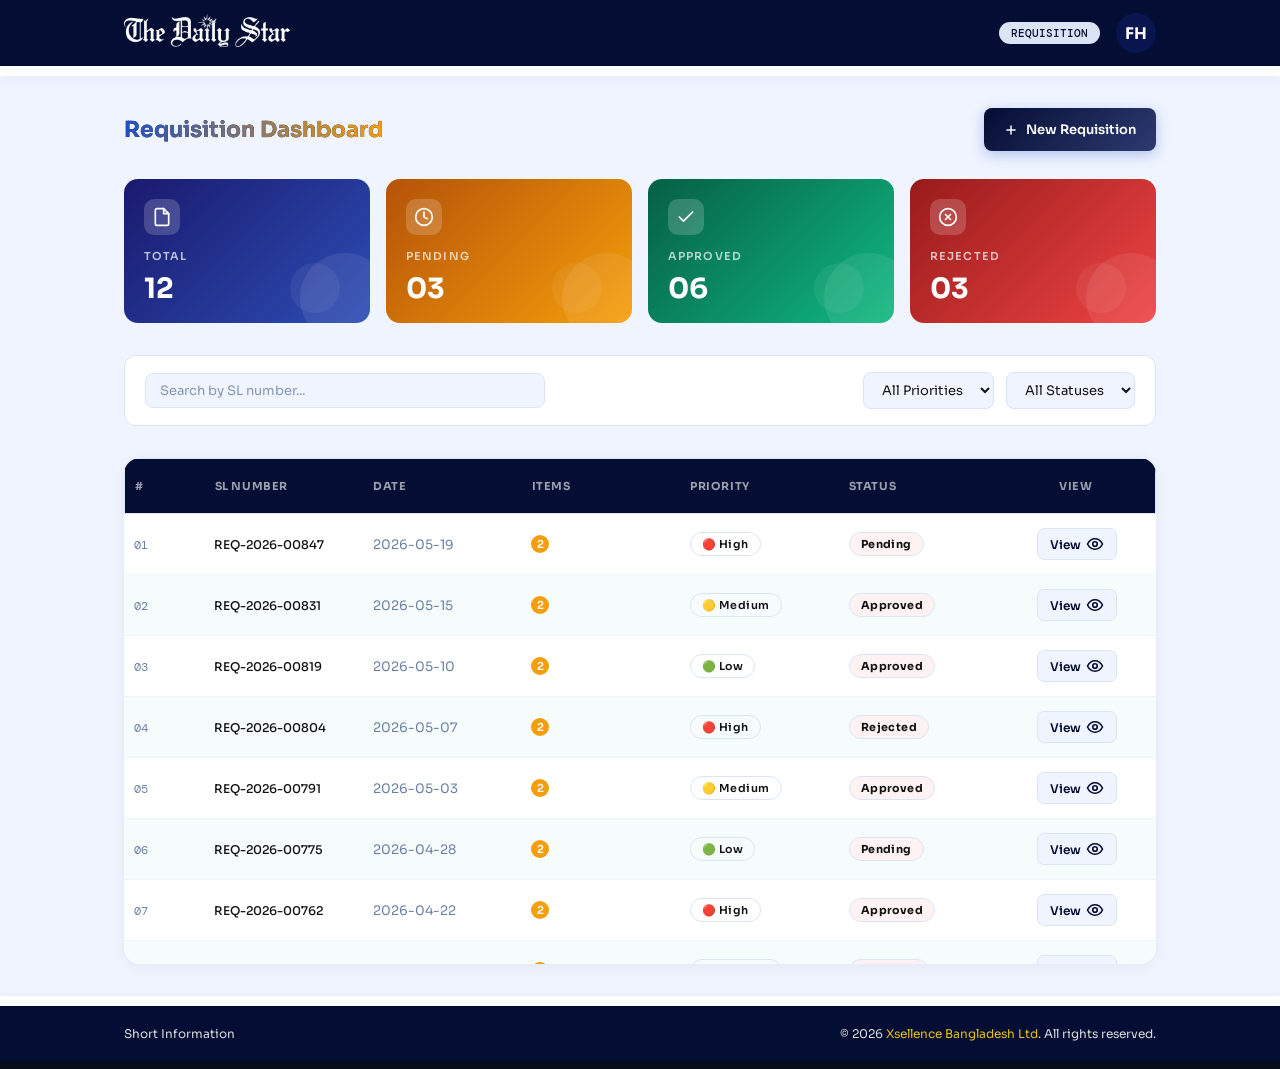
==== commit d809ce6a: "page ++" ====
--- a/dashboard.html
+++ b/dashboard.html
@@ -189,7 +189,7 @@
                                 <td><span class="badge high">🔴 High</span></td>
                                 <td><span class="status-badge pending"> Pending</span></td>
                                 <td style="text-align:center;">
-                                    <a href="view.html?sl=REQ-2026-00847" class="view-btn">
+                                    <a href="requisition_details.html" class="view-btn">
                                         View
                                         <!-- Eye / View Icon -->
                                         <svg width="18" height="18" viewBox="0 0 24 24" fill="none"
--- a/style.css
+++ b/style.css
@@ -724,6 +724,7 @@
 .new-req-btn.btn-primary {
     gap: 8px;
     padding: 13px 20px;
+    white-space: nowrap;
 }
 
 .new-req-btn svg {
@@ -878,8 +879,8 @@
 }
 
 .s-icon {
-    width: 40px;
-    height: 40px;
+    width: 36px;
+    height: 36px;
     border-radius: 10px;
     background: rgba(255, 255, 255, .18);
     display: flex;
@@ -887,6 +888,7 @@
     justify-content: center;
     margin-bottom: 14px;
 }
+
 
 .s-label {
     font-size: 11px;
@@ -898,10 +900,9 @@
 }
 
 .s-value {
-    font-size: 36px;
-    font-weight: 800;
+    font-size: 28px;
+    font-weight: 700;
     color: #fff;
-    font-family: 'DM Mono', monospace;
     line-height: 1;
     margin-top: 12px;
 }
@@ -957,6 +958,7 @@
     align-items: center;
     gap: 12px;
 }
+
 .breadcrumb {
     padding-bottom: 12px;
     display: flex;
@@ -966,16 +968,20 @@
     font-size: 13px;
     font-weight: 500;
 }
+
 .breadcrumb .active {
     color: var(--text-primary);
     font-weight: 600;
 }
+
 .breadcrumb .separator {
     display: flex;
     align-items: center;
 }
 
-.breadcrumb svg{width: 16px;}
+.breadcrumb svg {
+    width: 16px;
+}
 
 /*================||   History Table Here   ||===============*/
 .table-card {
@@ -1046,7 +1052,7 @@
     background: none;
     letter-spacing: .6px;
     color: var(--border);
-        color: rgba(255, 255, 255, 0.6);
+    color: rgba(255, 255, 255, 0.6);
 }
 
 .table-row td {
@@ -1149,7 +1155,7 @@
     background: var(--card);
 }
 
-.page-header .req-number{
+.page-header .req-number {
     display: inline-block;
     background-color: var(--card);
     font-weight: 600;
@@ -1179,7 +1185,8 @@
     flex-direction: column;
     gap: 8px;
 }
-.meta-card .user-mini-img{
+
+.meta-card .user-mini-img {
     width: 64px;
     height: 64px;
     border-radius: 50%;
@@ -1210,9 +1217,10 @@
 /* Divider */
 .meta-divider {
     height: 1px;
-    background: var(--border);
+    background: #e6eaed;
     margin: 20px 0;
 }
+
 .meta-card .badge {
     display: inline-block;
     align-items: center;
@@ -1226,12 +1234,14 @@
     border: 1px solid var(--border);
     text-transform: uppercase;
 }
-.meta-card .badge.status{
+
+.meta-card .badge.status {
     background: #fffbeb;
     color: #d97706;
     border: 1px solid #fde68a;
 
 }
+
 /* User row inside meta card */
 .user-mini {
     display: flex;
@@ -1247,7 +1257,7 @@
     object-fit: cover;
 }
 
-.meta-card  .user-mini-info {
+.meta-card .user-mini-info {
     display: flex;
     flex-direction: column;
     gap: 3px;
@@ -1264,8 +1274,10 @@
     font-size: 13px;
     color: var(--muted);
 }
-.meta-card .user-mini-sub.team{
-    font-size: 12px;
+
+.meta-card .user-mini-sub.team {
+    font-size: 12px;
+    opacity: .85;
 }
 
 
@@ -1283,7 +1295,7 @@
 }
 
 .prod-table tbody tr {
-    border-bottom: 1px solid var(--border);
+    border-bottom: 1px solid var(--light);
     transition: background .15s;
 }
 
@@ -1361,11 +1373,11 @@
     font-size: 16px;
     font-weight: 700;
     text-transform: uppercase;
-    letter-spacing: .09em;
+    letter-spacing: .03em;
     color: var(--navy);
     display: flex;
     align-items: center;
-    gap: 8px;
+    gap: 6px;
 }
 
 .details .title::before {
@@ -1502,4 +1514,141 @@
         min-width: 320px;
         max-width: 320px;
     }
+
+
+
+    /*=================== Dashboard page responsive  ==================*/
+    .summary-grid {
+        display: grid;
+        grid-template-columns: repeat(2, 1fr);
+        gap: 16px;
+        margin-bottom: 32px;
+    }
+
+    .s-card {
+        border-radius: 12px;
+        padding: 16px 16px;
+    }
+
+    .table-card {
+        background: var(--card);
+        border-radius: 16px;
+        overflow: hidden;
+        box-shadow: 0 2px 16px rgba(4, 13, 51, 0.06);
+        overflow-x: auto;
+    }
+
+    .table-header-row th {
+        padding: 20px 10px;
+        font-size: 11px;
+        font-weight: 700;
+        letter-spacing: .08em;
+        text-transform: uppercase;
+        text-align: left;
+        border: none;
+        background: none;
+        letter-spacing: .6px;
+        color: var(--border);
+        color: rgba(255, 255, 255, 0.6);
+        white-space: nowrap;
+        width: 140px;
+    }
+
+    .table-header-row .sl-th {
+        width: 50px;
+    }
+
+    .sl-th {
+        width: 50px;
+    }
+
+    .table-card thead,
+    .table-card tbody tr {
+        display: table;
+        width: 100%;
+        table-layout: fixed;
+    }
+
+    .table-row td {
+        padding: 11px 10px;
+        font-size: 13px;
+        color: var(--text);
+        border: none;
+    }
+
+    .s-label {
+        font-size: 10px;
+    }
+
+    .s-value {
+        font-size: 24px;
+    }
+
+    header .logo img {
+        width: 140px;
+    }
+
+    .meta-card {
+        background: var(--card);
+        border: 1px solid var(--border);
+        border-radius: 16px;
+        padding: 20px 20px;
+        margin-bottom: 20px;
+        box-shadow: 0 2px 16px rgba(4, 13, 51, 0.06);
+    }
+
+    .meta-grid {
+        display: grid;
+        grid-template-columns: repeat(auto-fit, minmax(120px, 1fr));
+        gap: 20px;
+    }
+
+    .meta-card .badge {
+        display: inline-block;
+        font-size: 10px;
+    }
+
+    .meta-value.mono {
+        font-size: 12px;
+    }
+
+    .meta-value {
+        font-size: 12px;
+    }
+
+    .meta-item {
+        gap: 6px;
+    }
+
+    .breadcrumb {
+        padding-bottom: 20px;
+        font-size: 12px;
+    }
+
+    .products-card {
+        overflow-x: auto;
+        border-radius: 12px;
+    }
+
+    .products-card thead th {
+        white-space: nowrap;
+        width: 160px;
+    }
+
+    .prod-table td {
+        padding: 12px 12px;
+        font-size: 13px;
+        color: var(--text);
+        vertical-align: middle;
+    }
+    .prod-table .prod-name {
+        font-weight: 600;
+        color: var(--navy);
+        font-size: 13px;
+        width: 150px;
+    }
+    .prod-table .remarks-val {
+        width: 160px;
+        display: block;
+    }
 }
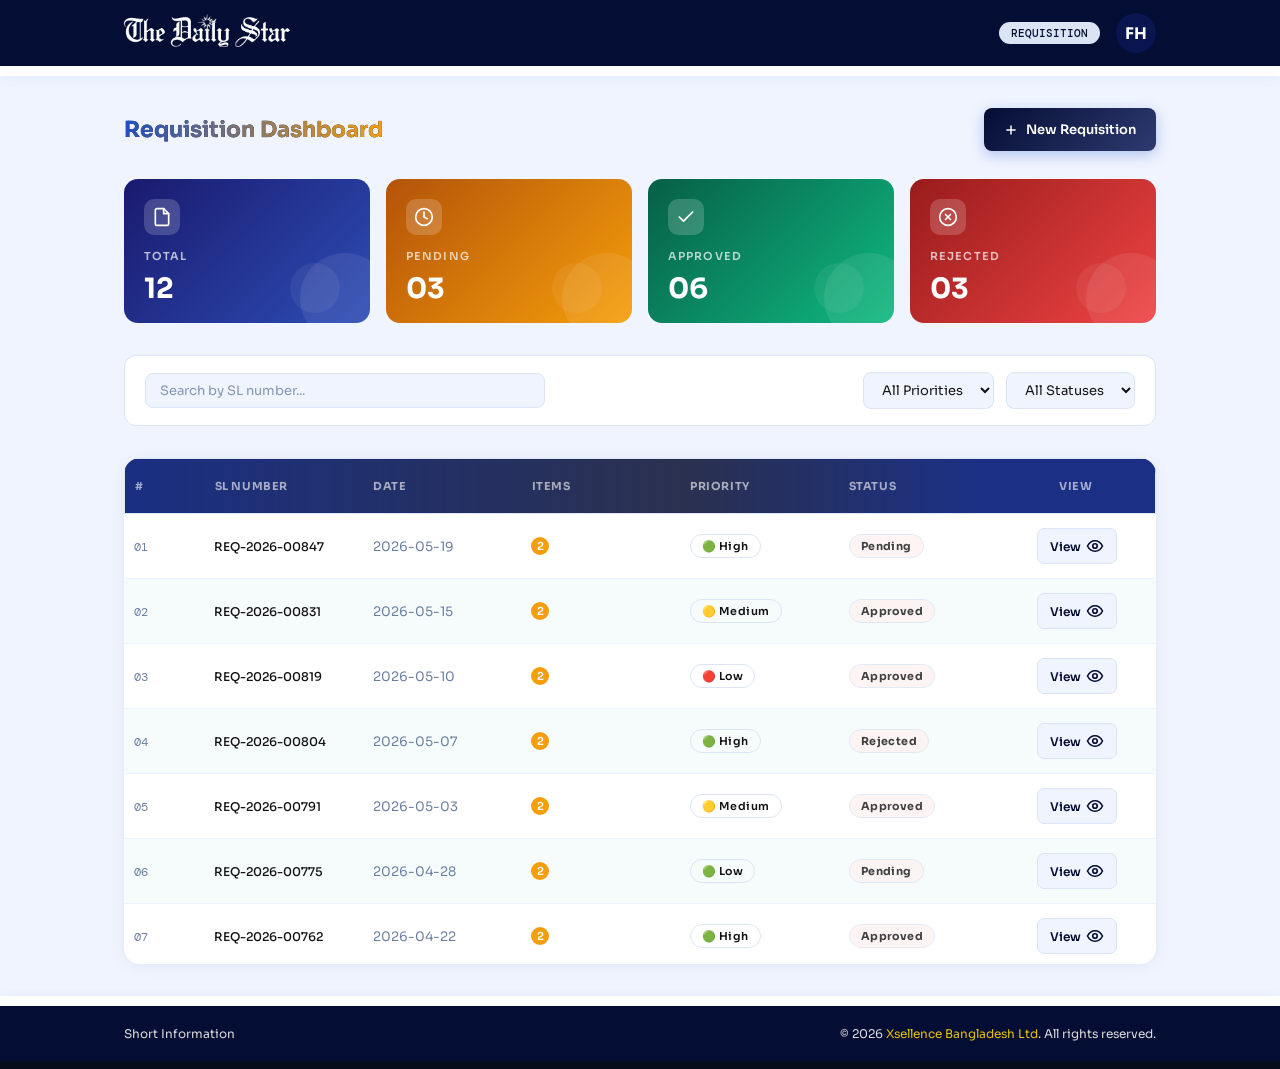
==== commit 2e09634e: "verstion2" ====
--- a/dashboard.html
+++ b/dashboard.html
@@ -9,6 +9,7 @@
             href="https://fonts.googleapis.com/css2?family=Sora:wght@300;400;600;700&family=DM+Mono:wght@400;500&display=swap"
             rel="stylesheet">
         <link rel="stylesheet" href="style.css">
+        <link rel="stylesheet" href="pages.css">
     </head>
 
     <body>
@@ -186,7 +187,7 @@
                                 <td><span class="sl-num">REQ-2026-00847</span></td>
                                 <td><span class="req-date">2026-05-19</span></td>
                                 <td> <span class="items">2</span></td>
-                                <td><span class="badge high">🔴 High</span></td>
+                                <td><span class="badge high">🟢 High</span></td>
                                 <td><span class="status-badge pending"> Pending</span></td>
                                 <td style="text-align:center;">
                                     <a href="requisition_details.html" class="view-btn">
@@ -239,7 +240,7 @@
                                 <td><span class="sl-num">REQ-2026-00819</span></td>
                                 <td><span class="req-date">2026-05-10</span></td>
                                 <td> <span class="items">2</span></td>
-                                <td><span class="badge low">🟢 Low</span></td>
+                                <td><span class="badge low">🔴 Low</span></td>
                                 <td><span class="status-badge approved"> Approved</span></td>
                                 <td style="text-align:center;">
                                     <a href="view.html?sl=REQ-2026-00819" class="view-btn">
@@ -265,7 +266,7 @@
                                 <td><span class="sl-num">REQ-2026-00804</span></td>
                                 <td><span class="req-date">2026-05-07</span></td>
                                 <td> <span class="items">2</span></td>
-                                <td><span class="badge high">🔴 High</span></td>
+                                <td><span class="badge high">🟢 High</span></td>
                                 <td><span class="status-badge rejected"> Rejected</span></td>
                                 <td style="text-align:center;">
                                     <a href="view.html?sl=REQ-2026-00804" class="view-btn">
@@ -343,7 +344,7 @@
                                 <td><span class="sl-num">REQ-2026-00762</span></td>
                                 <td><span class="req-date">2026-04-22</span></td>
                                 <td> <span class="items">2</span></td>
-                                <td><span class="badge high">🔴 High</span></td>
+                                <td><span class="badge high">🟢 High</span></td>
                                 <td><span class="status-badge approved"> Approved</span></td>
                                 <td style="text-align:center;">
                                     <a href="view.html?sl=REQ-2026-00762" class="view-btn">
--- a/style.css
+++ b/style.css
@@ -542,7 +542,6 @@
 
 .btn-primary {
     background: linear-gradient(135deg, var(--blue), var(--sky));
-    /* background: var(--navy); */
     color: #fff;
     box-shadow: 0 4px 14px rgba(30, 79, 194, .3);
 }
@@ -558,7 +557,6 @@
 }
 
 .btn-primary svg {
-    /* transform: rotate(40deg); */
     transition: 2.1s ease;
 }
 
@@ -575,6 +573,7 @@
         transform: translateX(0) rotate(40deg);
     }
 }
+
 
 .sl-badge {
     /* background: var(--navy); */
@@ -729,12 +728,38 @@
 
 .new-req-btn svg {
     transition: all .35s ease;
+    animation: rotateIcon 2.4s linear infinite;
+}
+.btn-primary.new-req-btn:hover svg{animation: unset;}
+
+
+
+
+
+@keyframes rotateIcon {
+    0% {
+        transform: rotate(0deg) scale(1);
+    }
+
+    50% {
+        transform: rotate(360deg) scale(1.15);
+    }
+
+    51% {
+        transform: rotate(0deg) scale(1);
+    }
+
+    100% {
+        transform: rotate(0deg) scale(1);
+    }
+}
+
+.new-req-btn.priority-btn:hover svg {
+    rotate: unset;
+}
+
+.priority-btn.new-req-btn:hover svg {
     animation: unset !important;
-}
-
-/* Hover Animation */
-.new-req-btn:hover svg {
-    transform: rotate(180deg) scale(1.15);
 }
 
 /*=================||  Summary Card Here  ||================*/
@@ -986,7 +1011,6 @@
 /*================||   History Table Here   ||===============*/
 .table-card {
     background: var(--card);
-    /* border: 1px solid var(--navy); */
     border-radius: 16px;
     overflow: hidden;
     box-shadow: 0 2px 16px rgba(4, 13, 51, 0.06);
@@ -1036,7 +1060,7 @@
 .table-header-row {
     align-items: center;
     padding: 0 20px;
-    background-color: var(--navy);
+    background: linear-gradient(90deg, rgb(26, 47, 130) 0%, rgba(12, 19, 54, 0.875) 54%, rgb(27, 48, 132) 83%);
     border-bottom: 1px solid var(--border);
     border: 1px solid var(--border);
 }
@@ -1116,6 +1140,8 @@
     /* font-family: 'DM Mono', monospace; */
     background: #fef2f2;
     border: 1px solid var(--border);
+    color: var(--text-primary);
+    opacity: .8;
 }
 
 .table-card .req-date {
@@ -1141,8 +1167,8 @@
     gap: 5px;
     background: var(--light);
     border: 1px solid var(--border);
-    color: var(--navy);
-    padding: 6px 12px;
+    color: var(--blue);
+    padding: 8px 12px;
     border-radius: 7px;
     font-size: 12px;
     font-weight: 600;
@@ -1273,11 +1299,13 @@
 .meta-card .user-mini-sub {
     font-size: 13px;
     color: var(--muted);
+    font-weight: 600;
 }
 
 .meta-card .user-mini-sub.team {
     font-size: 12px;
     opacity: .85;
+    font-weight: 500;
 }
 
 
@@ -1291,7 +1319,7 @@
 }
 
 .prod-table thead tr {
-    background: var(--navy);
+    background: linear-gradient(90deg, rgba(15, 30, 90, 1) 0%, rgba(12, 19, 54, 0.975) 54%, rgba(15, 30, 90, 1) 83%);
 }
 
 .prod-table tbody tr {
@@ -1299,25 +1327,25 @@
     transition: background .15s;
 }
 
-.prod-num {
+.prod-table  .prod-num {
     font-size: 12px;
     color: var(--muted);
     font-weight: 600;
 }
 
-.prod-name {
+.prod-table  .prod-name {
     font-weight: 600;
     color: var(--navy);
     font-size: 13px;
 }
 
-.prod-category {
+.prod-table  .prod-category {
     font-size: 12px;
     color: var(--muted);
     margin-top: 6px;
 }
 
-.qty-chip {
+.prod-table  .qty-chip {
     background: var(--light);
     border: 1px solid var(--border);
     border-radius: 6px;
@@ -1328,12 +1356,12 @@
     display: inline-block;
 }
 
-.date-val {
+.prod-table  .date-val {
     font-size: 12px;
     color: var(--muted);
 }
 
-.remarks-val {
+.prod-table  .remarks-val {
     font-size: 12px;
     color: var(--muted);
 }
@@ -1373,7 +1401,6 @@
     font-size: 16px;
     font-weight: 700;
     text-transform: uppercase;
-    letter-spacing: .03em;
     color: var(--navy);
     display: flex;
     align-items: center;
@@ -1383,10 +1410,10 @@
 .details .title::before {
     content: "";
     display: block;
-    width: 3px;
-    height: 16px;
+    width: 12px;
+    height: 12px;
+    border-radius: 50%;
     background: var(--accent);
-    border-radius: 2px;
 }
 
 
@@ -1641,12 +1668,14 @@
         color: var(--text);
         vertical-align: middle;
     }
+
     .prod-table .prod-name {
         font-weight: 600;
         color: var(--navy);
         font-size: 13px;
         width: 150px;
     }
+
     .prod-table .remarks-val {
         width: 160px;
         display: block;
--- a/pages.css
+++ b/pages.css
@@ -0,0 +1,842 @@
+/*==============================||  Dashboard Page Here  ||==============================*/
+.new-req-btn.btn-primary {
+    gap: 8px;
+    padding: 13px 20px;
+    white-space: nowrap;
+}
+
+.new-req-btn svg {
+    transition: all .35s ease;
+    animation: rotateIcon 2.4s linear infinite;
+}
+
+.btn-primary.new-req-btn:hover svg {
+    animation: unset;
+}
+
+
+
+
+
+@keyframes rotateIcon {
+    0% {
+        transform: rotate(0deg) scale(1);
+    }
+
+    50% {
+        transform: rotate(360deg) scale(1.15);
+    }
+
+    51% {
+        transform: rotate(0deg) scale(1);
+    }
+
+    100% {
+        transform: rotate(0deg) scale(1);
+    }
+}
+
+.new-req-btn.priority-btn:hover svg {
+    rotate: unset;
+}
+
+.priority-btn.new-req-btn:hover svg {
+    animation: unset !important;
+}
+
+/*=================||  Summary Card Here  ||================*/
+.summary-bar {
+    display: grid;
+    grid-template-columns: repeat(4, 1fr);
+    gap: 16px;
+    margin: 24px 0;
+}
+
+.summary-item {
+    background: var(--card);
+    border: 1px solid var(--border);
+    border-radius: 12px;
+    padding: 20px 20px;
+    flex: 1;
+    min-width: 130px;
+    display: flex;
+    flex-direction: column;
+    gap: 4px;
+    /* box-shadow: 0 2px 10px rgba(0,0,0,0.085); */
+}
+
+.summary-value {
+    font-size: 22px;
+    font-weight: 700;
+    color: var(--navy);
+    font-family: 'DM Mono', monospace;
+    margin-top: 12px;
+}
+
+.summary-label {
+    font-size: 11px;
+    font-weight: 600;
+    color: var(--muted);
+    text-transform: uppercase;
+    letter-spacing: .07em;
+}
+
+.summary-item.s-pending .summary-value {
+    color: var(--accent);
+}
+
+.summary-item.s-approved .summary-value {
+    color: var(--success);
+}
+
+.summary-item.s-rejected .summary-value {
+    color: var(--error);
+}
+
+.summary-grid {
+    display: grid;
+    grid-template-columns: repeat(4, 1fr);
+    gap: 16px;
+    margin-bottom: 32px;
+}
+
+.s-card {
+    border-radius: 14px;
+    padding: 20px 20px;
+    position: relative;
+    overflow: hidden;
+    cursor: default;
+    transition: transform .2s, box-shadow .2s;
+    animation: fadeUp .4s both
+}
+
+.s-card:nth-child(1) {
+    animation-delay: .2s;
+}
+
+.s-card:nth-child(2) {
+    animation-delay: .3s;
+}
+
+.s-card:nth-child(3) {
+    animation-delay: .4s;
+}
+
+.s-card:nth-child(4) {
+    animation-delay: .5s;
+}
+
+@keyframes fadeUp {
+    from {
+        opacity: 0;
+        transform: translateY(14px)
+    }
+
+    to {
+        opacity: 1;
+        transform: translateY(0)
+    }
+}
+
+
+.s-card::before {
+    content: "";
+    position: absolute;
+    right: 30px;
+    bottom: 10px;
+    width: 50px;
+    height: 50px;
+    border-radius: 50%;
+    background: rgba(255, 255, 255, .06);
+}
+
+.s-card::after {
+    content: "";
+    position: absolute;
+    right: -20px;
+    bottom: -20px;
+    width: 90px;
+    height: 90px;
+    border-radius: 50%;
+    background: rgba(255, 255, 255, .08);
+    transition: .2s ease;
+}
+
+.s-card:hover::after {
+    right: 8px;
+    bottom: -12px;
+}
+
+
+
+.s-card.total {
+    background: var(--g-total);
+}
+
+.s-card.pending {
+    background: var(--g-pending);
+}
+
+.s-card.approved {
+    background: var(--g-approved);
+}
+
+.s-card.rejected {
+    background: var(--g-rejected);
+}
+
+.s-icon {
+    width: 36px;
+    height: 36px;
+    border-radius: 10px;
+    background: rgba(255, 255, 255, .18);
+    display: flex;
+    align-items: center;
+    justify-content: center;
+    margin-bottom: 14px;
+}
+
+
+.s-label {
+    font-size: 11px;
+    font-weight: 600;
+    letter-spacing: .1em;
+    text-transform: uppercase;
+    color: rgba(255, 255, 255, .7);
+    margin-bottom: 6px;
+}
+
+.s-value {
+    font-size: 28px;
+    font-weight: 700;
+    color: #fff;
+    line-height: 1;
+    margin-top: 12px;
+}
+
+.s-sub {
+    display: none;
+}
+
+/*================||  Filter Header  ||================*/
+.filter-bar {
+    background: var(--card);
+    border: 1px solid var(--border);
+    border-radius: 12px;
+    padding: 16px 20px;
+    display: flex;
+    align-items: center;
+    justify-content: space-between;
+    gap: 14px;
+    margin-bottom: 32px;
+    margin-top: 32px;
+    flex-wrap: wrap;
+}
+
+.filter-bar input[type="text"] {
+    flex: 1;
+    min-width: 180px;
+    max-width: 400px;
+    border: 1px solid var(--border);
+    border-radius: 8px;
+    padding: 8px 14px;
+    font-family: 'Sora', sans-serif;
+    font-size: 13px;
+    color: var(--text);
+    background: var(--light);
+    outline: none;
+    transition: border .2s;
+}
+
+.filter-bar select {
+    border: 1px solid var(--border);
+    border-radius: 8px;
+    padding: 8px 14px;
+    font-family: 'Sora', sans-serif;
+    font-size: 13px;
+    color: var(--text);
+    background: var(--light);
+    outline: none;
+    cursor: pointer;
+}
+
+.filter-bar .filter-right {
+    display: flex;
+    align-items: center;
+    gap: 12px;
+}
+
+.breadcrumb {
+    padding-bottom: 12px;
+    display: flex;
+    align-items: center;
+    flex-wrap: wrap;
+    gap: 8px;
+    font-size: 13px;
+    font-weight: 500;
+}
+
+.breadcrumb .active {
+    color: var(--text-primary);
+    font-weight: 600;
+}
+
+.breadcrumb .separator {
+    display: flex;
+    align-items: center;
+}
+
+.breadcrumb svg {
+    width: 16px;
+}
+
+/*================||   History Table Here   ||===============*/
+.table-card {
+    background: var(--card);
+    border-radius: 16px;
+    overflow: hidden;
+    box-shadow: 0 2px 16px rgba(4, 13, 51, 0.06);
+}
+
+.table-card table {
+    width: 100%;
+    border-collapse: collapse;
+}
+
+.table-card thead,
+.table-card tbody tr {
+    display: table;
+    width: 100%;
+    table-layout: fixed;
+}
+
+.table-card tbody {
+    display: block;
+    max-height: 450px;
+    overflow-y: auto;
+    transition: transform .2s, box-shadow .2s;
+    animation: fadeUp 2s both
+}
+
+/* Custom scrollbar for body */
+.table-card tbody::-webkit-scrollbar {
+    width: 10px;
+    height: 12px;
+}
+
+.table-card tbody::-webkit-scrollbar-track {
+    background: var(--card);
+    box-shadow: 0 2px 12px rgba(30, 79, 194, .06);
+    border-left: 1px solid var(--border);
+}
+
+.table-card tbody::-webkit-scrollbar-thumb {
+    background: #bbbbbb89;
+    cursor: pointer;
+}
+
+.table-card tbody::-webkit-scrollbar-thumb:hover {
+    background: var(--blue);
+}
+
+.table-header-row {
+    align-items: center;
+    padding: 0 20px;
+    background: linear-gradient(90deg, rgb(26, 47, 130) 0%, rgba(12, 19, 54, 0.875) 54%, rgb(27, 48, 132) 83%);
+    border-bottom: 1px solid var(--border);
+    border: 1px solid var(--border);
+}
+
+.table-header-row th {
+    padding: 20px 10px;
+    font-size: 11px;
+    font-weight: 700;
+    letter-spacing: .08em;
+    text-transform: uppercase;
+    text-align: left;
+    border: none;
+    background: none;
+    letter-spacing: .6px;
+    color: var(--border);
+    color: rgba(255, 255, 255, 0.6);
+}
+
+.table-row td {
+    padding: 14px 10px;
+    font-size: 13px;
+    color: var(--text);
+    border: none;
+}
+
+tbody .table-row {
+    border-bottom: 1px solid #eff3ff;
+    cursor: default;
+}
+
+tbody .table-row:nth-child(even) {
+    background-color: #f2fafaaa;
+}
+
+tbody .table-row:hover {
+    background-color: var(--light);
+}
+
+.table-row .items {
+    display: inline-block;
+    display: flex;
+    align-items: center;
+    justify-content: center;
+    width: 18px;
+    height: 18px;
+    /* border:2px solid var(--navy); */
+    /* background-color: var(--light); */
+    border-radius: 50%;
+    font-size: 11px;
+    line-height: 1;
+    font-weight: 600;
+    background-color: var(--accent);
+    color: white
+}
+
+.table-card .badge {
+    display: inline-flex;
+    align-items: center;
+    gap: 5px;
+    padding: 4px 11px;
+    border-radius: 20px;
+    font-size: 11px;
+    font-weight: 600;
+    letter-spacing: .04em;
+    border: 1px solid var(--border);
+}
+
+.table-card .status-badge {
+    display: inline-flex;
+    align-items: center;
+    gap: 5px;
+    padding: 4px 11px;
+    border-radius: 20px;
+    font-size: 11px;
+    font-weight: 700;
+    letter-spacing: .04em;
+    /* font-family: 'DM Mono', monospace; */
+    background: #fef2f2;
+    border: 1px solid var(--border);
+    color: var(--text-primary);
+    opacity: .8;
+}
+
+.table-card .req-date {
+    font-size: 13px;
+    color: var(--muted);
+}
+
+.table-card .sl-num {
+    /* font-family: 'DM Mono', monospace; */
+    font-size: 12px;
+    color: var(--text);
+    font-weight: 500;
+}
+
+.sl-th {
+    width: 80px;
+}
+
+.table-card .view-btn {
+    display: inline-flex;
+    align-items: center;
+    justify-content: center;
+    gap: 5px;
+    background: var(--light);
+    border: 1px solid var(--border);
+    color: var(--blue);
+    padding: 8px 12px;
+    border-radius: 7px;
+    font-size: 12px;
+    font-weight: 600;
+    text-decoration: none;
+    transition: all .18s;
+    font-family: 'Sora', sans-serif;
+}
+
+.table-card .view-btn:hover {
+    background: var(--card);
+}
+
+.page-header .req-number {
+    display: inline-block;
+    background-color: var(--card);
+    font-weight: 600;
+    font-size: 12px;
+    padding: 8px 16px;
+    border: 2px solid var(--accent);
+    border-radius: 6px;
+}
+
+.meta-card {
+    background: var(--card);
+    border: 1px solid var(--border);
+    border-radius: 16px;
+    padding: 24px 28px;
+    margin-bottom: 20px;
+    box-shadow: 0 2px 16px rgba(4, 13, 51, 0.06);
+}
+
+.meta-grid {
+    display: grid;
+    grid-template-columns: repeat(auto-fit, minmax(180px, 1fr));
+    gap: 20px;
+}
+
+.meta-item {
+    display: flex;
+    flex-direction: column;
+    gap: 8px;
+}
+
+.meta-card .user-mini-img {
+    width: 64px;
+    height: 64px;
+    border-radius: 50%;
+    border-width: 5px;
+    overflow: hidden;
+    border: 5px solid var(--border);
+    flex-shrink: 0;
+}
+
+.meta-card .meta-label {
+    font-size: 11px;
+    font-weight: 600;
+    text-transform: uppercase;
+    letter-spacing: .08em;
+    color: var(--muted);
+}
+
+.meta-value {
+    font-size: 14px;
+    font-weight: 600;
+    color: var(--navy);
+}
+
+.meta-value.mono {
+    font-size: 13px;
+}
+
+/* Divider */
+.meta-divider {
+    height: 1px;
+    background: #e6eaed;
+    margin: 20px 0;
+}
+
+.meta-card .badge {
+    display: inline-block;
+    align-items: center;
+    gap: 5px;
+    padding: 5px 13px;
+    border-radius: 20px;
+    font-size: 11px;
+    font-weight: 600;
+    letter-spacing: .04em;
+    background-color: var(--light);
+    border: 1px solid var(--border);
+    text-transform: uppercase;
+}
+
+.meta-card .badge.status {
+    background: #fffbeb;
+    color: #d97706;
+    border: 1px solid #fde68a;
+
+}
+
+/* User row inside meta card */
+.user-mini {
+    display: flex;
+    align-items: center;
+    gap: 16px;
+}
+
+
+
+.meta-card .user-mini-img img {
+    width: 100%;
+    height: 100%;
+    object-fit: cover;
+}
+
+.meta-card .user-mini-info {
+    display: flex;
+    flex-direction: column;
+    gap: 3px;
+}
+
+.meta-card .user-mini-name {
+    font-size: 15px;
+    font-weight: 700;
+    color: var(--navy);
+    margin-bottom: 2px;
+}
+
+.meta-card .user-mini-sub {
+    font-size: 13px;
+    color: var(--muted);
+    font-weight: 600;
+}
+
+.meta-card .user-mini-sub.team {
+    font-size: 12px;
+    opacity: .85;
+    font-weight: 500;
+}
+
+
+.products-card {
+    background: var(--card);
+    border: 1px solid var(--border);
+    border-radius: 16px;
+    overflow: hidden;
+    box-shadow: 0 2px 16px rgba(4, 13, 51, 0.06);
+    margin-bottom: 20px;
+}
+
+.prod-table thead tr {
+    background: linear-gradient(90deg, rgba(15, 30, 90, 1) 0%, rgba(12, 19, 54, 0.975) 54%, rgba(15, 30, 90, 1) 83%);
+}
+
+.prod-table tbody tr {
+    border-bottom: 1px solid var(--light);
+    transition: background .15s;
+}
+
+.prod-table .prod-num {
+    font-size: 12px;
+    color: var(--muted);
+    font-weight: 600;
+}
+
+.prod-table .prod-name {
+    font-weight: 600;
+    color: var(--navy);
+    font-size: 13px;
+}
+
+.prod-table .prod-category {
+    font-size: 12px;
+    color: var(--muted);
+    margin-top: 6px;
+}
+
+.prod-table .qty-chip {
+    background: var(--light);
+    border: 1px solid var(--border);
+    border-radius: 6px;
+    padding: 4px 8px;
+    font-size: 12px;
+    font-weight: 600;
+    color: var(--navy);
+    display: inline-block;
+}
+
+.prod-table .date-val {
+    font-size: 12px;
+    color: var(--muted);
+}
+
+.prod-table .remarks-val {
+    font-size: 12px;
+    color: var(--muted);
+}
+
+.prod-table td {
+    padding: 15px 16px;
+    font-size: 13px;
+    color: var(--text);
+    vertical-align: middle;
+}
+
+.prod-table {
+    width: 100%;
+    border-collapse: collapse;
+}
+
+.prod-table thead th {
+    padding: 13px 16px;
+    font-size: 11px;
+    font-weight: 600;
+    letter-spacing: .08em;
+    text-transform: uppercase;
+    color: rgba(255, 255, 255, 0.6);
+    text-align: left;
+}
+
+
+.details .section-header {
+    display: flex;
+    align-items: center;
+    justify-content: space-between;
+    margin-bottom: 14px;
+    margin-top: 32px;
+}
+
+.details .title {
+    font-size: 16px;
+    font-weight: 700;
+    text-transform: uppercase;
+    color: var(--navy);
+    display: flex;
+    align-items: center;
+    gap: 6px;
+}
+
+.details .title::before {
+    content: "";
+    display: block;
+    width: 12px;
+    height: 12px;
+    border-radius: 50%;
+    background: var(--accent);
+}
+
+
+
+
+@media(max-width:767px) {
+
+    /*=================== Dashboard page responsive  ==================*/
+    .summary-grid {
+        display: grid;
+        grid-template-columns: repeat(2, 1fr);
+        gap: 16px;
+        margin-bottom: 32px;
+    }
+
+    .s-card {
+        border-radius: 12px;
+        padding: 16px 16px;
+    }
+
+    .table-card {
+        background: var(--card);
+        border-radius: 16px;
+        overflow: hidden;
+        box-shadow: 0 2px 16px rgba(4, 13, 51, 0.06);
+        overflow-x: auto;
+    }
+
+    .table-header-row th {
+        padding: 20px 10px;
+        font-size: 11px;
+        font-weight: 700;
+        letter-spacing: .08em;
+        text-transform: uppercase;
+        text-align: left;
+        border: none;
+        background: none;
+        letter-spacing: .6px;
+        color: var(--border);
+        color: rgba(255, 255, 255, 0.6);
+        white-space: nowrap;
+        width: 140px;
+    }
+
+    .table-header-row .sl-th {
+        width: 50px;
+    }
+
+    .sl-th {
+        width: 50px;
+    }
+
+    .table-card thead,
+    .table-card tbody tr {
+        display: table;
+        width: 100%;
+        table-layout: fixed;
+    }
+
+    .table-row td {
+        padding: 11px 10px;
+        font-size: 13px;
+        color: var(--text);
+        border: none;
+    }
+
+    .s-label {
+        font-size: 10px;
+    }
+
+    .s-value {
+        font-size: 24px;
+    }
+
+    header .logo img {
+        width: 140px;
+    }
+
+    .meta-card {
+        background: var(--card);
+        border: 1px solid var(--border);
+        border-radius: 16px;
+        padding: 20px 20px;
+        margin-bottom: 20px;
+        box-shadow: 0 2px 16px rgba(4, 13, 51, 0.06);
+    }
+
+    .meta-grid {
+        display: grid;
+        grid-template-columns: repeat(auto-fit, minmax(120px, 1fr));
+        gap: 20px;
+    }
+
+    .meta-card .badge {
+        display: inline-block;
+        font-size: 10px;
+    }
+
+    .meta-value.mono {
+        font-size: 12px;
+    }
+
+    .meta-value {
+        font-size: 12px;
+    }
+
+    .meta-item {
+        gap: 6px;
+    }
+
+    .breadcrumb {
+        padding-bottom: 20px;
+        font-size: 12px;
+    }
+
+    .products-card {
+        overflow-x: auto;
+        border-radius: 12px;
+    }
+
+    .products-card thead th {
+        white-space: nowrap;
+        width: 160px;
+    }
+
+    .prod-table td {
+        padding: 12px 12px;
+        font-size: 13px;
+        color: var(--text);
+        vertical-align: middle;
+    }
+
+    .prod-table .prod-name {
+        font-weight: 600;
+        color: var(--navy);
+        font-size: 13px;
+        width: 150px;
+    }
+
+    .prod-table .remarks-val {
+        width: 160px;
+        display: block;
+    }
+}
